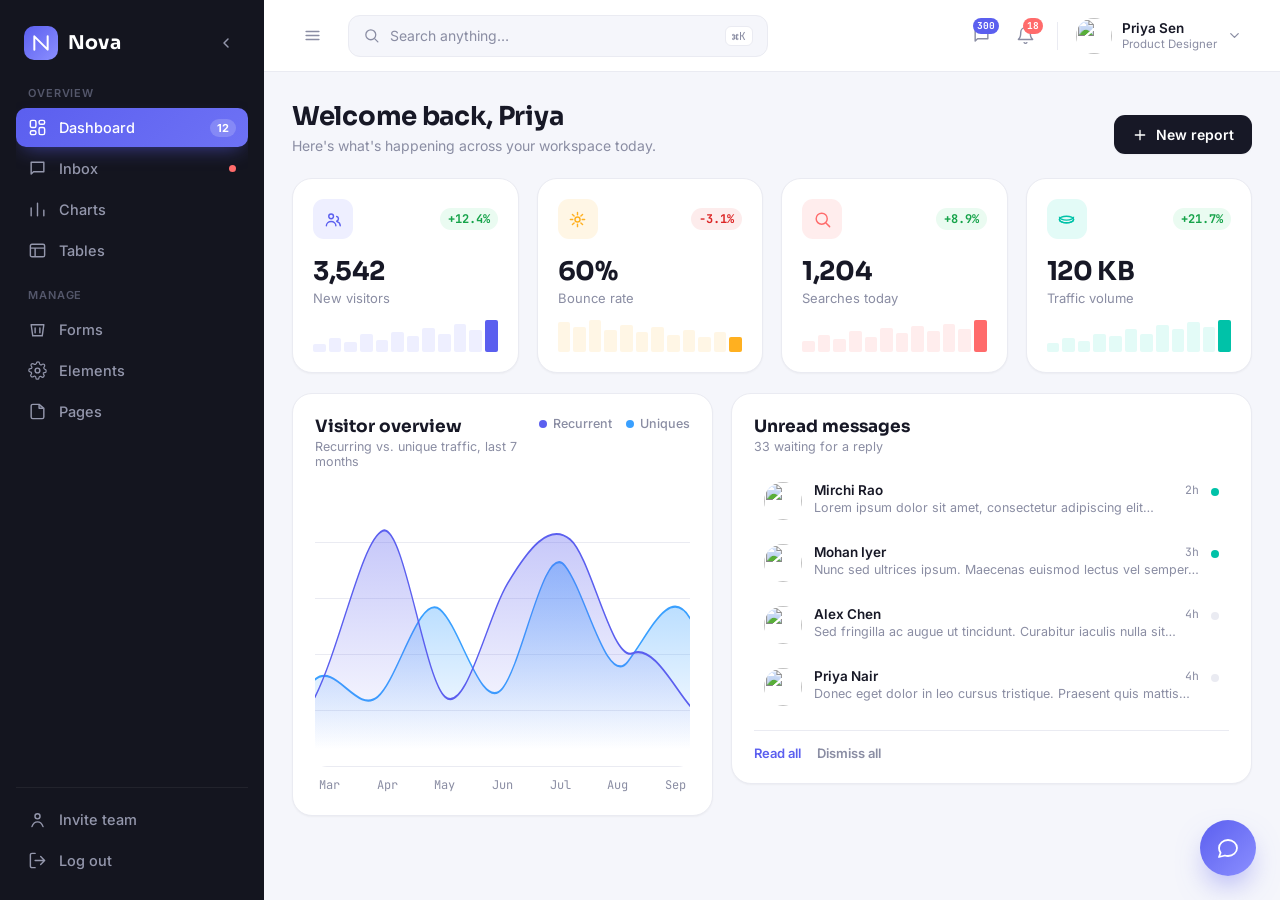
==== admin.html @ 4e7d735d "Admin Update" ====
<!DOCTYPE html>
<html lang="en">
<head>
<meta charset="UTF-8">
<meta name="viewport" content="width=device-width, initial-scale=1.0">
<title>Edges Hair Hub  — Dashboard</title>
<link rel="preconnect" href="https://fonts.googleapis.com">
<link rel="preconnect" href="https://fonts.gstatic.com" crossorigin>
<link href="https://fonts.googleapis.com/css2?family=Sora:wght@400;500;600;700;800&family=Inter:wght@400;500;600&family=JetBrains+Mono:wght@500;600&display=swap" rel="stylesheet">
<link rel="stylesheet" href="admin.css">
</head>
<body>

<div class="app">

  <!-- SIDEBAR -->
  <aside class="sidebar" id="sidebar">
    <div class="brand">
      <span class="brand-mark">
        <svg width="20" height="20" viewBox="0 0 24 24" fill="none"><path d="M4 20V4l16 16V4" stroke="currentColor" stroke-width="2.4" stroke-linecap="round" stroke-linejoin="round"/></svg>
      </span>
      <span class="brand-name">Nova</span>
      <button class="sidebar-toggle" id="sidebarToggle" aria-label="Collapse sidebar">
        <svg width="16" height="16" viewBox="0 0 24 24" fill="none"><path d="M15 6l-6 6 6 6" stroke="currentColor" stroke-width="2.2" stroke-linecap="round" stroke-linejoin="round"/></svg>
      </button>
    </div>

    <nav class="nav">
      <div class="nav-group-label">Overview</div>
      <a class="nav-item active" href="#">
        <svg viewBox="0 0 24 24" fill="none"><rect x="3" y="3" width="7" height="9" rx="2" stroke="currentColor" stroke-width="1.8"/><rect x="14" y="3" width="7" height="5" rx="2" stroke="currentColor" stroke-width="1.8"/><rect x="14" y="12" width="7" height="9" rx="2" stroke="currentColor" stroke-width="1.8"/><rect x="3" y="16" width="7" height="5" rx="2" stroke="currentColor" stroke-width="1.8"/></svg>
        <span>Dashboard</span>
        <span class="nav-badge">12</span>
      </a>
      <a class="nav-item" href="#">
        <svg viewBox="0 0 24 24" fill="none"><path d="M4 4h16v12H7l-3 3V4z" stroke="currentColor" stroke-width="1.8" stroke-linejoin="round"/></svg>
        <span>Inbox</span>
        <span class="nav-dot"></span>
      </a>
      <a class="nav-item" href="#">
        <svg viewBox="0 0 24 24" fill="none"><path d="M4 20V10M12 20V4M20 20v-7" stroke="currentColor" stroke-width="1.8" stroke-linecap="round"/></svg>
        <span>Charts</span>
      </a>
      <a class="nav-item" href="#">
        <svg viewBox="0 0 24 24" fill="none"><rect x="3" y="4" width="18" height="16" rx="2" stroke="currentColor" stroke-width="1.8"/><path d="M3 9h18M9 9v11" stroke="currentColor" stroke-width="1.8"/></svg>
        <span>Tables</span>
      </a>

      <div class="nav-group-label">Manage</div>
      <a class="nav-item" href="#">
        <svg viewBox="0 0 24 24" fill="none"><path d="M4 6h16M4 6l2 14h12l2-14M9 10v6M15 10v6" stroke="currentColor" stroke-width="1.8" stroke-linecap="round"/></svg>
        <span>Forms</span>
      </a>
      <a class="nav-item" href="#">
        <svg viewBox="0 0 24 24" fill="none"><circle cx="12" cy="12" r="3" stroke="currentColor" stroke-width="1.8"/><path d="M19.4 15a1.7 1.7 0 00.3 1.9l.1.1a2 2 0 11-2.9 2.9l-.1-.1a1.7 1.7 0 00-1.9-.3 1.7 1.7 0 00-1 1.6V21a2 2 0 11-4 0v-.2a1.7 1.7 0 00-1-1.6 1.7 1.7 0 00-1.9.3l-.1.1a2 2 0 11-2.9-2.9l.1-.1a1.7 1.7 0 00.3-1.9 1.7 1.7 0 00-1.6-1H3a2 2 0 110-4h.2a1.7 1.7 0 001.6-1 1.7 1.7 0 00-.3-1.9l-.1-.1a2 2 0 112.9-2.9l.1.1a1.7 1.7 0 001.9.3H9.6a1.7 1.7 0 001-1.6V3a2 2 0 114 0v.2a1.7 1.7 0 001 1.6 1.7 1.7 0 001.9-.3l.1-.1a2 2 0 112.9 2.9l-.1.1a1.7 1.7 0 00-.3 1.9V9.6a1.7 1.7 0 001.6 1H21a2 2 0 110 4h-.2a1.7 1.7 0 00-1.6 1z" stroke="currentColor" stroke-width="1.5"/></svg>
        <span>Elements</span>
      </a>
      <a class="nav-item" href="#">
        <svg viewBox="0 0 24 24" fill="none"><path d="M14 3H6a2 2 0 00-2 2v14a2 2 0 002 2h12a2 2 0 002-2V8l-6-5z" stroke="currentColor" stroke-width="1.8" stroke-linejoin="round"/><path d="M14 3v5h5" stroke="currentColor" stroke-width="1.8" stroke-linejoin="round"/></svg>
        <span>Pages</span>
      </a>
    </nav>

    <div class="sidebar-footer">
      <a class="nav-item" href="#">
        <svg viewBox="0 0 24 24" fill="none"><circle cx="12" cy="8" r="3.2" stroke="currentColor" stroke-width="1.8"/><path d="M5 21c1.4-4 4.2-6 7-6s5.6 2 7 6" stroke="currentColor" stroke-width="1.8" stroke-linecap="round"/></svg>
        <span>Invite team</span>
      </a>
      <a class="nav-item" href="#">
        <svg viewBox="0 0 24 24" fill="none"><path d="M9 21H5a2 2 0 01-2-2V5a2 2 0 012-2h4M16 17l5-5-5-5M21 12H9" stroke="currentColor" stroke-width="1.8" stroke-linecap="round" stroke-linejoin="round"/></svg>
        <span>Log out</span>
      </a>
    </div>
  </aside>

  <!-- MAIN -->
  <div class="main">

    <!-- TOPBAR -->
    <header class="topbar">
      <button class="icon-btn mobile-only" id="mobileMenuBtn" aria-label="Open menu">
        <svg viewBox="0 0 24 24" fill="none"><path d="M4 7h16M4 12h16M4 17h16" stroke="currentColor" stroke-width="2" stroke-linecap="round"/></svg>
      </button>

      <div class="search">
        <svg viewBox="0 0 24 24" fill="none"><circle cx="11" cy="11" r="7" stroke="currentColor" stroke-width="1.8"/><path d="M21 21l-4.3-4.3" stroke="currentColor" stroke-width="1.8" stroke-linecap="round"/></svg>
        <input type="text" placeholder="Search anything…" aria-label="Search">
        <span class="kbd">⌘K</span>
      </div>

      <div class="topbar-actions">
        <button class="icon-btn" aria-label="Messages">
          <svg viewBox="0 0 24 24" fill="none"><path d="M4 4h16v12H7l-3 3V4z" stroke="currentColor" stroke-width="1.8" stroke-linejoin="round"/></svg>
          <span class="pip">300</span>
        </button>
        <button class="icon-btn" aria-label="Notifications">
          <svg viewBox="0 0 24 24" fill="none"><path d="M18 8a6 6 0 10-12 0c0 7-3 9-3 9h18s-3-2-3-9" stroke="currentColor" stroke-width="1.8" stroke-linecap="round" stroke-linejoin="round"/><path d="M13.7 21a2 2 0 01-3.4 0" stroke="currentColor" stroke-width="1.8" stroke-linecap="round"/></svg>
          <span class="pip pip-accent">18</span>
        </button>
        <div class="divider-v"></div>
        <div class="user-chip">
          <img src="https://ui-avatars.com/api/?name=Priya+Sen&background=5B5FEF&color=fff&bold=true&size=64" alt="">
          <div class="user-chip-text">
            <span class="user-name">Priya Sen</span>
            <span class="user-role">Product Designer</span>
          </div>
          <svg viewBox="0 0 24 24" fill="none"><path d="M6 9l6 6 6-6" stroke="currentColor" stroke-width="2" stroke-linecap="round" stroke-linejoin="round"/></svg>
        </div>
      </div>
    </header>

    <!-- CONTENT -->
    <div class="content">

      <div class="page-head">
        <div>
          <h1>Welcome back, Priya</h1>
          <p>Here's what's happening across your workspace today.</p>
        </div>
        <button class="btn-primary">
          <svg viewBox="0 0 24 24" fill="none"><path d="M12 5v14M5 12h14" stroke="currentColor" stroke-width="2" stroke-linecap="round"/></svg>
          New report
        </button>
      </div>

      <!-- STAT CARDS -->
      <section class="stat-grid">

        <article class="stat-card">
          <div class="stat-top">
            <span class="stat-icon icon-indigo">
              <svg viewBox="0 0 24 24" fill="none"><circle cx="9" cy="8" r="3" stroke="currentColor" stroke-width="1.8"/><path d="M3 20c0-3.3 2.7-5.5 6-5.5s6 2.2 6 5.5" stroke="currentColor" stroke-width="1.8" stroke-linecap="round"/><path d="M16 8.2a3 3 0 010 5.8M20.5 20c0-2.6-1.8-4.6-4-5.3" stroke="currentColor" stroke-width="1.8" stroke-linecap="round"/></svg>
            </span>
            <span class="stat-trend up">+12.4%</span>
          </div>
          <span class="stat-value">3,542</span>
          <span class="stat-label">New visitors</span>
          <div class="spark" data-values="4,7,5,9,6,10,8,12,9,14,11,16"></div>
        </article>

        <article class="stat-card">
          <div class="stat-top">
            <span class="stat-icon icon-amber">
              <svg viewBox="0 0 24 24" fill="none"><path d="M12 3v3M12 18v3M3 12h3M18 12h3M5.6 5.6l2.1 2.1M16.3 16.3l2.1 2.1M18.4 5.6l-2.1 2.1M7.7 16.3l-2.1 2.1" stroke="currentColor" stroke-width="1.8" stroke-linecap="round"/><circle cx="12" cy="12" r="3.2" stroke="currentColor" stroke-width="1.8"/></svg>
            </span>
            <span class="stat-trend down">−3.1%</span>
          </div>
          <span class="stat-value">60%</span>
          <span class="stat-label">Bounce rate</span>
          <div class="spark" data-values="12,10,13,9,11,8,10,7,9,6,8,6"></div>
        </article>

        <article class="stat-card">
          <div class="stat-top">
            <span class="stat-icon icon-coral">
              <svg viewBox="0 0 24 24" fill="none"><circle cx="11" cy="11" r="7" stroke="currentColor" stroke-width="1.8"/><path d="M21 21l-4.3-4.3" stroke="currentColor" stroke-width="1.8" stroke-linecap="round"/></svg>
            </span>
            <span class="stat-trend up">+8.9%</span>
          </div>
          <span class="stat-value">1,204</span>
          <span class="stat-label">Searches today</span>
          <div class="spark" data-values="6,9,7,11,8,13,10,14,11,15,12,17"></div>
        </article>

        <article class="stat-card">
          <div class="stat-top">
            <span class="stat-icon icon-teal">
              <svg viewBox="0 0 24 24" fill="none"><ellipse cx="12" cy="12" rx="9" ry="4.2" stroke="currentColor" stroke-width="1.8"/><path d="M3 12c0 2.3 4 4.2 9 4.2s9-1.9 9-4.2M3 8.6c0 2.3 4 4.2 9 4.2s9-1.9 9-4.2" stroke="currentColor" stroke-width="1.8"/></svg>
            </span>
            <span class="stat-trend up">+21.7%</span>
          </div>
          <span class="stat-value">120 KB</span>
          <span class="stat-label">Traffic volume</span>
          <div class="spark" data-values="5,8,6,10,9,13,10,15,13,17,14,18"></div>
        </article>

      </section>

      <!-- CHART + PANEL -->
      <section class="grid-2col">

        <article class="panel chart-panel">
          <div class="panel-head">
            <div>
              <h2>Visitor overview</h2>
              <p>Recurring vs. unique traffic, last 7 months</p>
            </div>
            <div class="legend">
              <span class="legend-item"><i class="dot dot-primary"></i>Recurrent</span>
              <span class="legend-item"><i class="dot dot-sky"></i>Uniques</span>
            </div>
          </div>

          <div class="chart-wrap">
            <svg viewBox="0 0 720 320" class="area-chart" id="areaChart" preserveAspectRatio="none">
              <defs>
                <linearGradient id="gradPrimary" x1="0" y1="0" x2="0" y2="1">
                  <stop offset="0%" stop-color="#5B5FEF" stop-opacity="0.35"/>
                  <stop offset="100%" stop-color="#5B5FEF" stop-opacity="0"/>
                </linearGradient>
                <linearGradient id="gradSky" x1="0" y1="0" x2="0" y2="1">
                  <stop offset="0%" stop-color="#3AA0FF" stop-opacity="0.45"/>
                  <stop offset="100%" stop-color="#3AA0FF" stop-opacity="0"/>
                </linearGradient>
              </defs>

              <!-- gridlines drawn via CSS background on wrapper -->

              <path class="area-fill fill-sky" d="M0,300 L0,220 C40,200 80,260 120,240 C160,220 200,120 240,140 C280,160 320,260 360,230 C400,200 440,60 480,90 C520,120 560,230 600,200 C640,170 680,110 720,150 L720,300 Z"/>
              <path class="area-line line-sky" d="M0,220 C40,200 80,260 120,240 C160,220 200,120 240,140 C280,160 320,260 360,230 C400,200 440,60 480,90 C520,120 560,230 600,200 C640,170 680,110 720,150"/>

              <path class="area-fill fill-primary" d="M0,300 L0,240 C50,180 90,60 130,50 C170,40 210,220 250,240 C290,260 330,150 370,110 C410,70 450,40 490,60 C530,80 570,200 610,190 C650,180 690,230 720,250 L720,300 Z"/>
              <path class="area-line line-primary" d="M0,240 C50,180 90,60 130,50 C170,40 210,220 250,240 C290,260 330,150 370,110 C410,70 450,40 490,60 C530,80 570,200 610,190 C650,180 690,230 720,250"/>
            </svg>
            <div class="chart-x-axis">
              <span>Mar</span><span>Apr</span><span>May</span><span>Jun</span><span>Jul</span><span>Aug</span><span>Sep</span>
            </div>
          </div>
        </article>

        <aside class="panel messages-panel">
          <div class="panel-head">
            <div>
              <h2>Unread messages</h2>
              <p>33 waiting for a reply</p>
            </div>
          </div>

          <ul class="message-list">
            <li class="message-item">
              <img src="https://ui-avatars.com/api/?name=Mirchi+Rao&background=FF6B6B&color=fff&bold=true&size=64" alt="">
              <div class="message-body">
                <div class="message-top"><span class="message-name">Mirchi Rao</span><span class="message-time">2h</span></div>
                <p>Lorem ipsum dolor sit amet, consectetur adipiscing elit…</p>
              </div>
              <span class="status-dot online"></span>
            </li>
            <li class="message-item">
              <img src="https://ui-avatars.com/api/?name=Mohan+Iyer&background=3AA0FF&color=fff&bold=true&size=64" alt="">
              <div class="message-body">
                <div class="message-top"><span class="message-name">Mohan Iyer</span><span class="message-time">3h</span></div>
                <p>Nunc sed ultrices ipsum. Maecenas euismod lectus vel semper…</p>
              </div>
              <span class="status-dot online"></span>
            </li>
            <li class="message-item">
              <img src="https://ui-avatars.com/api/?name=Alex+Chen&background=FFB020&color=fff&bold=true&size=64" alt="">
              <div class="message-body">
                <div class="message-top"><span class="message-name">Alex Chen</span><span class="message-time">4h</span></div>
                <p>Sed fringilla ac augue ut tincidunt. Curabitur iaculis nulla sit…</p>
              </div>
              <span class="status-dot"></span>
            </li>
            <li class="message-item">
              <img src="https://ui-avatars.com/api/?name=Priya+Nair&background=00C2A8&color=fff&bold=true&size=64" alt="">
              <div class="message-body">
                <div class="message-top"><span class="message-name">Priya Nair</span><span class="message-time">4h</span></div>
                <p>Donec eget dolor in leo cursus tristique. Praesent quis mattis…</p>
              </div>
              <span class="status-dot"></span>
            </li>
          </ul>

          <div class="panel-actions">
            <button class="link-btn">Read all</button>
            <button class="link-btn muted">Dismiss all</button>
          </div>
        </aside>

      </section>

    </div>
  </div>
</div>

<!-- CHAT WIDGET -->
<div class="chat-widget" id="chatWidget">
  <button class="chat-bubble" id="chatToggle" aria-label="Open assistant">
    <svg viewBox="0 0 24 24" fill="none"><path d="M21 12c0 4.4-4 8-9 8-1.1 0-2.2-.2-3.1-.5L3 21l1.6-4.3A7.7 7.7 0 013 12c0-4.4 4-8 9-8s9 3.6 9 8z" stroke="currentColor" stroke-width="1.8" stroke-linejoin="round"/></svg>
  </button>
  <div class="chat-panel" id="chatPanel">
    <div class="chat-panel-head">
      <img src="https://ui-avatars.com/api/?name=Nova+Bot&background=14151F&color=fff&bold=true&size=64" alt="">
      <div>
        <span class="chat-name">Nova Assistant</span>
        <span class="chat-status">● Online</span>
      </div>
      <button class="icon-btn" id="chatClose" aria-label="Close">
        <svg viewBox="0 0 24 24" fill="none"><path d="M6 6l12 12M18 6L6 18" stroke="currentColor" stroke-width="2" stroke-linecap="round"/></svg>
      </button>
    </div>
    <div class="chat-panel-body">
      <div class="chat-msg bot">Hi! What can I do for you?</div>
    </div>
    <div class="chat-panel-input">
      <input type="text" placeholder="Type a message…">
      <button class="chat-send" aria-label="Send">
        <svg viewBox="0 0 24 24" fill="none"><path d="M22 2L11 13M22 2l-7 20-4-9-9-4 20-7z" stroke="currentColor" stroke-width="1.8" stroke-linejoin="round"/></svg>
      </button>
    </div>
  </div>
</div>

<script src="admin.js"></script>
</body>
</html>
---- admin.css ----
/* ============ TOKENS ============ */
:root{
  --bg:#F5F6FB;
  --surface:#FFFFFF;
  --sidebar:#14151F;
  --sidebar-hover:#1E2030;
  --sidebar-text:#9497AC;
  --text:#171826;
  --text-muted:#8A8DA3;
  --border:#EAEBF2;

  --primary:#5B5FEF;
  --primary-light:#EEEFFF;
  --teal:#00C2A8;
  --teal-light:#E3FBF7;
  --coral:#FF6B6B;
  --coral-light:#FFEDED;
  --amber:#FFB020;
  --amber-light:#FFF6E5;
  --sky:#3AA0FF;

  --radius-lg:20px;
  --radius-md:14px;
  --radius-sm:10px;
  --shadow-sm:0 1px 2px rgba(23,24,38,.04);
  --shadow-md:0 12px 28px -12px rgba(23,24,38,.12);
  --shadow-lg:0 24px 48px -16px rgba(23,24,38,.18);

  --font-display:'Sora',sans-serif;
  --font-body:'Inter',sans-serif;
  --font-mono:'JetBrains Mono',monospace;
}

*{box-sizing:border-box; margin:0; padding:0;}
html{scroll-behavior:smooth;}
body{
  font-family:var(--font-body);
  background:var(--bg);
  color:var(--text);
  -webkit-font-smoothing:antialiased;
}
a{text-decoration:none; color:inherit;}
button{font-family:inherit; border:none; background:none; cursor:pointer;}
input{font-family:inherit;}
ul{list-style:none;}
img{display:block;}

:focus-visible{outline:2px solid var(--primary); outline-offset:2px;}

/* ============ LAYOUT ============ */
.app{
  display:flex;
  min-height:100vh;
}

/* ============ SIDEBAR ============ */
.sidebar{
  width:264px;
  flex-shrink:0;
  background:var(--sidebar);
  color:var(--sidebar-text);
  display:flex;
  flex-direction:column;
  padding:20px 16px;
  position:sticky;
  top:0;
  height:100vh;
  transition:width .25s ease, padding .25s ease;
}
.brand{
  display:flex;
  align-items:center;
  gap:10px;
  padding:6px 8px 26px;
}
.brand-mark{
  width:34px; height:34px;
  border-radius:10px;
  background:linear-gradient(135deg, var(--primary), #8B8FFF);
  color:#fff;
  display:flex; align-items:center; justify-content:center;
  flex-shrink:0;
}
.brand-name{
  font-family:var(--font-display);
  font-weight:700;
  font-size:19px;
  color:#fff;
  letter-spacing:.2px;
}
.sidebar-toggle{
  margin-left:auto;
  color:var(--sidebar-text);
  width:28px; height:28px;
  display:flex; align-items:center; justify-content:center;
  border-radius:8px;
  transition:background .15s, color .15s;
}
.sidebar-toggle:hover{background:var(--sidebar-hover); color:#fff;}

.nav{display:flex; flex-direction:column; gap:2px; flex:1; overflow-y:auto;}
.nav-group-label{
  font-size:11px;
  font-weight:600;
  text-transform:uppercase;
  letter-spacing:.08em;
  color:#54576B;
  padding:16px 12px 6px;
}
.nav-group-label:first-child{padding-top:0;}

.nav-item{
  display:flex;
  align-items:center;
  gap:12px;
  padding:10px 12px;
  border-radius:10px;
  font-size:14.5px;
  font-weight:500;
  color:var(--sidebar-text);
  transition:background .15s, color .15s;
  position:relative;
}
.nav-item svg{width:19px; height:19px; flex-shrink:0;}
.nav-item:hover{background:var(--sidebar-hover); color:#fff;}
.nav-item.active{
  background:linear-gradient(135deg, var(--primary), #6E72F5);
  color:#fff;
  box-shadow:0 8px 20px -8px rgba(91,95,239,.6);
}
.nav-badge{
  margin-left:auto;
  background:rgba(255,255,255,.18);
  font-size:11px;
  font-weight:700;
  padding:2px 7px;
  border-radius:20px;
}
.nav-dot{
  margin-left:auto;
  width:7px; height:7px;
  border-radius:50%;
  background:var(--coral);
}
.sidebar-footer{
  border-top:1px solid rgba(255,255,255,.06);
  padding-top:12px;
  margin-top:12px;
  display:flex;
  flex-direction:column;
  gap:2px;
}

/* ============ MAIN ============ */
.main{
  flex:1;
  min-width:0;
  display:flex;
  flex-direction:column;
}

/* TOPBAR */
.topbar{
  height:72px;
  background:var(--surface);
  border-bottom:1px solid var(--border);
  display:flex;
  align-items:center;
  gap:16px;
  padding:0 28px;
  position:sticky;
  top:0;
  z-index:20;
}
.mobile-only{display:none;}
.icon-btn{
  width:40px; height:40px;
  border-radius:10px;
  display:flex; align-items:center; justify-content:center;
  color:var(--text-muted);
  position:relative;
  transition:background .15s, color .15s;
  flex-shrink:0;
}
.icon-btn svg{width:19px; height:19px;}
.icon-btn:hover{background:var(--bg); color:var(--text);}
.pip{
  position:absolute;
  top:2px; right:2px;
  min-width:16px; height:16px;
  padding:0 4px;
  border-radius:20px;
  background:var(--primary);
  color:#fff;
  font-size:9.5px;
  font-weight:700;
  display:flex; align-items:center; justify-content:center;
  font-family:var(--font-mono);
}
.pip-accent{background:var(--coral);}

.search{
  flex:1;
  max-width:420px;
  display:flex;
  align-items:center;
  gap:10px;
  background:var(--bg);
  border:1px solid var(--border);
  border-radius:12px;
  padding:0 14px;
  height:42px;
  color:var(--text-muted);
  transition:border-color .15s, box-shadow .15s;
}
.search:focus-within{border-color:var(--primary); box-shadow:0 0 0 4px var(--primary-light);}
.search svg{width:17px; height:17px; flex-shrink:0;}
.search input{
  flex:1;
  border:none; background:none; outline:none;
  font-size:14px;
  color:var(--text);
}
.search input::placeholder{color:var(--text-muted);}
.kbd{
  font-family:var(--font-mono);
  font-size:11px;
  color:var(--text-muted);
  background:var(--surface);
  border:1px solid var(--border);
  border-radius:6px;
  padding:2px 6px;
}

.topbar-actions{
  display:flex;
  align-items:center;
  gap:4px;
  margin-left:auto;
}
.divider-v{width:1px; height:28px; background:var(--border); margin:0 8px;}
.user-chip{
  display:flex;
  align-items:center;
  gap:10px;
  padding:6px 10px 6px 6px;
  border-radius:12px;
  cursor:pointer;
  transition:background .15s;
}
.user-chip:hover{background:var(--bg);}
.user-chip img{width:36px; height:36px; border-radius:50%;}
.user-chip-text{display:flex; flex-direction:column; line-height:1.25;}
.user-name{font-size:13.5px; font-weight:600;}
.user-role{font-size:11.5px; color:var(--text-muted);}
.user-chip svg{width:15px; height:15px; color:var(--text-muted);}

/* CONTENT */
.content{
  padding:28px;
  max-width:1360px;
  width:100%;
  margin:0 auto;
}

.page-head{
  display:flex;
  align-items:flex-end;
  justify-content:space-between;
  gap:16px;
  margin-bottom:24px;
}
.page-head h1{
  font-family:var(--font-display);
  font-size:26px;
  font-weight:700;
  letter-spacing:-.3px;
}
.page-head p{
  color:var(--text-muted);
  font-size:14px;
  margin-top:4px;
}
.btn-primary{
  display:flex;
  align-items:center;
  gap:8px;
  background:var(--text);
  color:#fff;
  font-size:14px;
  font-weight:600;
  padding:11px 18px;
  border-radius:11px;
  transition:transform .15s, box-shadow .15s;
  box-shadow:var(--shadow-sm);
  flex-shrink:0;
}
.btn-primary svg{width:16px; height:16px;}
.btn-primary:hover{transform:translateY(-1px); box-shadow:var(--shadow-md);}

/* STAT GRID */
.stat-grid{
  display:grid;
  grid-template-columns:repeat(4, 1fr);
  gap:18px;
  margin-bottom:20px;
}
.stat-card{
  background:var(--surface);
  border:1px solid var(--border);
  border-radius:var(--radius-lg);
  padding:20px;
  box-shadow:var(--shadow-sm);
  transition:transform .18s ease, box-shadow .18s ease;
}
.stat-card:hover{transform:translateY(-3px); box-shadow:var(--shadow-md);}
.stat-top{
  display:flex;
  align-items:center;
  justify-content:space-between;
  margin-bottom:16px;
}
.stat-icon{
  width:40px; height:40px;
  border-radius:11px;
  display:flex; align-items:center; justify-content:center;
}
.stat-icon svg{width:19px; height:19px;}
.icon-indigo{background:var(--primary-light); color:var(--primary);}
.icon-amber{background:var(--amber-light); color:var(--amber);}
.icon-coral{background:var(--coral-light); color:var(--coral);}
.icon-teal{background:var(--teal-light); color:var(--teal);}

.stat-trend{
  font-size:12px;
  font-weight:700;
  font-family:var(--font-mono);
  padding:3px 8px;
  border-radius:20px;
}
.stat-trend.up{color:#16A34A; background:#EAFBF1;}
.stat-trend.down{color:#DC2626; background:#FDECEC;}

.stat-value{
  display:block;
  font-family:var(--font-display);
  font-size:26px;
  font-weight:700;
  letter-spacing:-.3px;
}
.stat-label{
  display:block;
  font-size:13px;
  color:var(--text-muted);
  margin-top:2px;
  margin-bottom:14px;
}
.spark{
  height:32px;
  display:flex;
  align-items:flex-end;
  gap:3px;
}
.spark span{
  flex:1;
  background:var(--primary-light);
  border-radius:2px;
  transform-origin:bottom;
  animation:growBar .6s ease both;
}
.stat-card:nth-child(1) .spark span{background:var(--primary-light);}
.stat-card:nth-child(2) .spark span{background:var(--amber-light);}
.stat-card:nth-child(3) .spark span{background:var(--coral-light);}
.stat-card:nth-child(4) .spark span{background:var(--teal-light);}
.stat-card:nth-child(1) .spark span:last-child{background:var(--primary);}
.stat-card:nth-child(2) .spark span:last-child{background:var(--amber);}
.stat-card:nth-child(3) .spark span:last-child{background:var(--coral);}
.stat-card:nth-child(4) .spark span:last-child{background:var(--teal);}

@keyframes growBar{
  from{transform:scaleY(0);}
  to{transform:scaleY(1);}
}

/* 2-COL GRID */
.grid-2col{
  display:grid;
  grid-template-columns:1.65fr 1fr;
  gap:18px;
  align-items:start;
}

.panel{
  background:var(--surface);
  border:1px solid var(--border);
  border-radius:var(--radius-lg);
  box-shadow:var(--shadow-sm);
  padding:22px;
}
.panel-head{
  display:flex;
  align-items:flex-start;
  justify-content:space-between;
  gap:12px;
  margin-bottom:18px;
}
.panel-head h2{
  font-family:var(--font-display);
  font-size:17px;
  font-weight:700;
}
.panel-head p{
  font-size:12.5px;
  color:var(--text-muted);
  margin-top:2px;
}

.legend{display:flex; gap:14px;}
.legend-item{
  display:flex; align-items:center; gap:6px;
  font-size:12.5px; color:var(--text-muted); font-weight:500;
}
.dot{width:8px; height:8px; border-radius:50%; display:inline-block;}
.dot-primary{background:var(--primary);}
.dot-sky{background:var(--sky);}

/* CHART */
.chart-wrap{position:relative;}
.area-chart{
  width:100%;
  height:280px;
  display:block;
  background-image:
    repeating-linear-gradient(to top, var(--border) 0, var(--border) 1px, transparent 1px, transparent 20%);
  border-radius:12px;
}
.fill-sky{fill:url(#gradSky);}
.fill-primary{fill:url(#gradPrimary);}
.line-sky{fill:none; stroke:var(--sky); stroke-width:2.5; stroke-linecap:round; stroke-linejoin:round;}
.line-primary{fill:none; stroke:var(--primary); stroke-width:2.5; stroke-linecap:round; stroke-linejoin:round;}
.area-fill{opacity:0; animation:fadeIn .8s ease .1s forwards;}
.area-line{
  stroke-dasharray:1400;
  stroke-dashoffset:1400;
  animation:drawLine 1.6s ease forwards;
}
@keyframes drawLine{to{stroke-dashoffset:0;}}
@keyframes fadeIn{to{opacity:1;}}

.chart-x-axis{
  display:flex;
  justify-content:space-between;
  padding:10px 4px 0;
  font-size:12px;
  color:var(--text-muted);
  font-family:var(--font-mono);
}

/* MESSAGES PANEL */
.message-list{display:flex; flex-direction:column; gap:4px;}
.message-item{
  display:flex;
  align-items:flex-start;
  gap:12px;
  padding:10px;
  border-radius:12px;
  transition:background .15s;
  position:relative;
  cursor:pointer;
}
.message-item:hover{background:var(--bg);}
.message-item img{width:38px; height:38px; border-radius:50%; flex-shrink:0;}
.message-body{flex:1; min-width:0;}
.message-top{
  display:flex;
  justify-content:space-between;
  gap:8px;
  margin-bottom:2px;
}
.message-name{font-size:13.5px; font-weight:600;}
.message-time{font-size:11.5px; color:var(--text-muted); font-family:var(--font-mono); flex-shrink:0;}
.message-body p{
  font-size:12.5px;
  color:var(--text-muted);
  overflow:hidden;
  text-overflow:ellipsis;
  white-space:nowrap;
}
.status-dot{
  width:8px; height:8px;
  border-radius:50%;
  background:var(--border);
  margin-top:6px;
  flex-shrink:0;
}
.status-dot.online{background:var(--teal);}

.panel-actions{
  display:flex;
  gap:16px;
  margin-top:14px;
  padding-top:14px;
  border-top:1px solid var(--border);
}
.link-btn{
  font-size:13px;
  font-weight:600;
  color:var(--primary);
}
.link-btn.muted{color:var(--text-muted);}
.link-btn:hover{text-decoration:underline;}

/* ============ CHAT WIDGET ============ */
.chat-widget{
  position:fixed;
  bottom:24px;
  right:24px;
  z-index:50;
}
.chat-bubble{
  width:56px; height:56px;
  border-radius:50%;
  background:linear-gradient(135deg, var(--primary), #8B8FFF);
  color:#fff;
  display:flex; align-items:center; justify-content:center;
  box-shadow:0 14px 30px -8px rgba(91,95,239,.55);
  transition:transform .18s ease;
}
.chat-bubble svg{width:24px; height:24px;}
.chat-bubble:hover{transform:scale(1.06);}

.chat-panel{
  position:absolute;
  bottom:70px;
  right:0;
  width:320px;
  background:var(--surface);
  border:1px solid var(--border);
  border-radius:18px;
  box-shadow:var(--shadow-lg);
  overflow:hidden;
  display:flex;
  flex-direction:column;
  opacity:0;
  transform:translateY(12px) scale(.98);
  pointer-events:none;
  transition:opacity .18s ease, transform .18s ease;
}
.chat-panel.open{
  opacity:1;
  transform:translateY(0) scale(1);
  pointer-events:auto;
}
.chat-panel-head{
  display:flex;
  align-items:center;
  gap:10px;
  padding:14px 16px;
  background:var(--sidebar);
  color:#fff;
}
.chat-panel-head img{width:34px; height:34px; border-radius:50%;}
.chat-panel-head div{display:flex; flex-direction:column; line-height:1.3;}
.chat-name{font-size:13.5px; font-weight:600;}
.chat-status{font-size:11px; color:var(--teal);}
.chat-panel-head .icon-btn{margin-left:auto; color:#fff;}
.chat-panel-head .icon-btn:hover{background:rgba(255,255,255,.1);}

.chat-panel-body{
  padding:16px;
  min-height:140px;
  max-height:220px;
  overflow-y:auto;
  display:flex;
  flex-direction:column;
  gap:8px;
}
.chat-msg{
  max-width:80%;
  font-size:13px;
  padding:9px 12px;
  border-radius:12px;
  line-height:1.4;
}
.chat-msg.bot{
  background:var(--bg);
  border-bottom-left-radius:4px;
  align-self:flex-start;
}
.chat-msg.user{
  background:var(--primary);
  color:#fff;
  border-bottom-right-radius:4px;
  align-self:flex-end;
}
.chat-panel-input{
  display:flex;
  align-items:center;
  gap:8px;
  padding:10px 12px;
  border-top:1px solid var(--border);
}
.chat-panel-input input{
  flex:1;
  border:none; outline:none;
  font-size:13px;
  background:none;
}
.chat-send{
  width:32px; height:32px;
  border-radius:9px;
  background:var(--primary);
  color:#fff;
  display:flex; align-items:center; justify-content:center;
  flex-shrink:0;
  transition:transform .15s;
}
.chat-send svg{width:14px; height:14px;}
.chat-send:hover{transform:scale(1.06);}

/* ============ RESPONSIVE ============ */
@media (max-width:1180px){
  .grid-2col{grid-template-columns:1fr;}
  .stat-grid{grid-template-columns:repeat(2, 1fr);}
}

@media (max-width:900px){
  .sidebar{
    position:fixed;
    left:0; top:0;
    z-index:60;
    transform:translateX(-100%);
    box-shadow:var(--shadow-lg);
  }
  .sidebar.open{transform:translateX(0);}
  .mobile-only{display:flex;}
  .user-chip-text{display:none;}
  .search{max-width:none;}
}

@media (max-width:640px){
  .stat-grid{grid-template-columns:1fr;}
  .content{padding:18px;}
  .topbar{padding:0 16px;}
  .page-head{flex-direction:column; align-items:flex-start;}
}

@media (prefers-reduced-motion: reduce){
  *{animation-duration:.001s !important; transition-duration:.001s !important;}
}
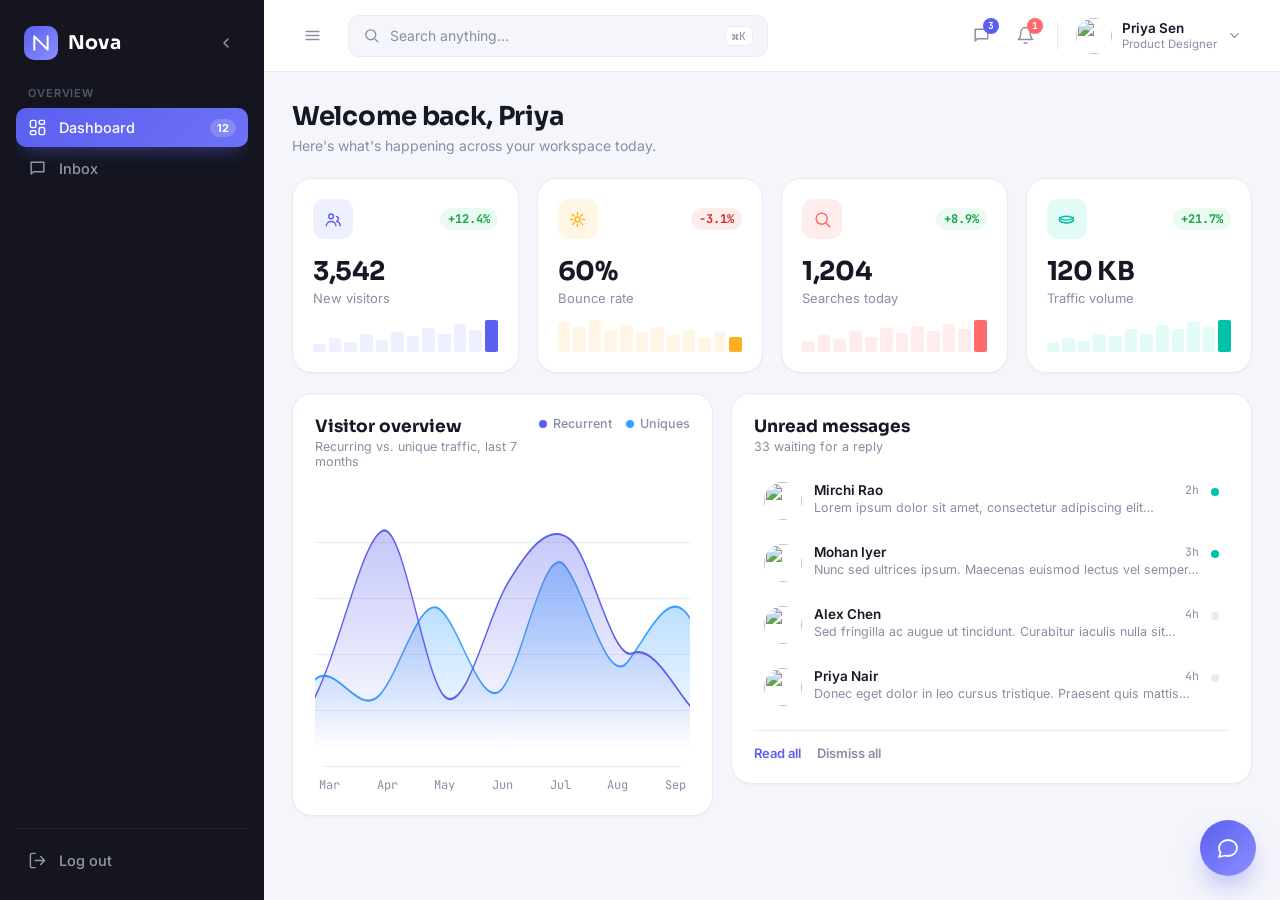
==== commit e8b2acb2: "Merge pull request #1 from muhammedkolade298-lgtm/devraq Devraq" ====
--- a/admin.html
+++ b/admin.html
@@ -8,6 +8,7 @@
 <link rel="preconnect" href="https://fonts.gstatic.com" crossorigin>
 <link href="https://fonts.googleapis.com/css2?family=Sora:wght@400;500;600;700;800&family=Inter:wght@400;500;600&family=JetBrains+Mono:wght@500;600&display=swap" rel="stylesheet">
 <link rel="stylesheet" href="admin.css">
+
 </head>
 <body>
 
@@ -27,46 +28,20 @@
 
     <nav class="nav">
       <div class="nav-group-label">Overview</div>
-      <a class="nav-item active" href="#">
+      <a class="nav-item active" href="#" data-page="dashboardPage">
         <svg viewBox="0 0 24 24" fill="none"><rect x="3" y="3" width="7" height="9" rx="2" stroke="currentColor" stroke-width="1.8"/><rect x="14" y="3" width="7" height="5" rx="2" stroke="currentColor" stroke-width="1.8"/><rect x="14" y="12" width="7" height="9" rx="2" stroke="currentColor" stroke-width="1.8"/><rect x="3" y="16" width="7" height="5" rx="2" stroke="currentColor" stroke-width="1.8"/></svg>
         <span>Dashboard</span>
         <span class="nav-badge">12</span>
       </a>
-      <a class="nav-item" href="#">
+      <a class="nav-item" href="#inboxPage" data-page="inboxPage">
         <svg viewBox="0 0 24 24" fill="none"><path d="M4 4h16v12H7l-3 3V4z" stroke="currentColor" stroke-width="1.8" stroke-linejoin="round"/></svg>
         <span>Inbox</span>
         <span class="nav-dot"></span>
       </a>
-      <a class="nav-item" href="#">
-        <svg viewBox="0 0 24 24" fill="none"><path d="M4 20V10M12 20V4M20 20v-7" stroke="currentColor" stroke-width="1.8" stroke-linecap="round"/></svg>
-        <span>Charts</span>
-      </a>
-      <a class="nav-item" href="#">
-        <svg viewBox="0 0 24 24" fill="none"><rect x="3" y="4" width="18" height="16" rx="2" stroke="currentColor" stroke-width="1.8"/><path d="M3 9h18M9 9v11" stroke="currentColor" stroke-width="1.8"/></svg>
-        <span>Tables</span>
-      </a>
-
-      <div class="nav-group-label">Manage</div>
-      <a class="nav-item" href="#">
-        <svg viewBox="0 0 24 24" fill="none"><path d="M4 6h16M4 6l2 14h12l2-14M9 10v6M15 10v6" stroke="currentColor" stroke-width="1.8" stroke-linecap="round"/></svg>
-        <span>Forms</span>
-      </a>
-      <a class="nav-item" href="#">
-        <svg viewBox="0 0 24 24" fill="none"><circle cx="12" cy="12" r="3" stroke="currentColor" stroke-width="1.8"/><path d="M19.4 15a1.7 1.7 0 00.3 1.9l.1.1a2 2 0 11-2.9 2.9l-.1-.1a1.7 1.7 0 00-1.9-.3 1.7 1.7 0 00-1 1.6V21a2 2 0 11-4 0v-.2a1.7 1.7 0 00-1-1.6 1.7 1.7 0 00-1.9.3l-.1.1a2 2 0 11-2.9-2.9l.1-.1a1.7 1.7 0 00.3-1.9 1.7 1.7 0 00-1.6-1H3a2 2 0 110-4h.2a1.7 1.7 0 001.6-1 1.7 1.7 0 00-.3-1.9l-.1-.1a2 2 0 112.9-2.9l.1.1a1.7 1.7 0 001.9.3H9.6a1.7 1.7 0 001-1.6V3a2 2 0 114 0v.2a1.7 1.7 0 001 1.6 1.7 1.7 0 001.9-.3l.1-.1a2 2 0 112.9 2.9l-.1.1a1.7 1.7 0 00-.3 1.9V9.6a1.7 1.7 0 001.6 1H21a2 2 0 110 4h-.2a1.7 1.7 0 00-1.6 1z" stroke="currentColor" stroke-width="1.5"/></svg>
-        <span>Elements</span>
-      </a>
-      <a class="nav-item" href="#">
-        <svg viewBox="0 0 24 24" fill="none"><path d="M14 3H6a2 2 0 00-2 2v14a2 2 0 002 2h12a2 2 0 002-2V8l-6-5z" stroke="currentColor" stroke-width="1.8" stroke-linejoin="round"/><path d="M14 3v5h5" stroke="currentColor" stroke-width="1.8" stroke-linejoin="round"/></svg>
-        <span>Pages</span>
-      </a>
     </nav>
 
     <div class="sidebar-footer">
-      <a class="nav-item" href="#">
-        <svg viewBox="0 0 24 24" fill="none"><circle cx="12" cy="8" r="3.2" stroke="currentColor" stroke-width="1.8"/><path d="M5 21c1.4-4 4.2-6 7-6s5.6 2 7 6" stroke="currentColor" stroke-width="1.8" stroke-linecap="round"/></svg>
-        <span>Invite team</span>
-      </a>
-      <a class="nav-item" href="#">
+      <a class="nav-item" href="#" id="sidebarLogoutBtn">
         <svg viewBox="0 0 24 24" fill="none"><path d="M9 21H5a2 2 0 01-2-2V5a2 2 0 012-2h4M16 17l5-5-5-5M21 12H9" stroke="currentColor" stroke-width="1.8" stroke-linecap="round" stroke-linejoin="round"/></svg>
         <span>Log out</span>
       </a>
@@ -84,21 +59,21 @@
 
       <div class="search">
         <svg viewBox="0 0 24 24" fill="none"><circle cx="11" cy="11" r="7" stroke="currentColor" stroke-width="1.8"/><path d="M21 21l-4.3-4.3" stroke="currentColor" stroke-width="1.8" stroke-linecap="round"/></svg>
-        <input type="text" placeholder="Search anything…" aria-label="Search">
+        <input id="topbarSearch" type="text" placeholder="Search anything…" aria-label="Search">
         <span class="kbd">⌘K</span>
       </div>
 
       <div class="topbar-actions">
-        <button class="icon-btn" aria-label="Messages">
+        <button class="icon-btn" id="messagesBtn" aria-label="Messages">
           <svg viewBox="0 0 24 24" fill="none"><path d="M4 4h16v12H7l-3 3V4z" stroke="currentColor" stroke-width="1.8" stroke-linejoin="round"/></svg>
-          <span class="pip">300</span>
+          <span class="pip">3</span>
         </button>
-        <button class="icon-btn" aria-label="Notifications">
+        <button class="icon-btn" id="notificationsBtn" aria-label="Notifications">
           <svg viewBox="0 0 24 24" fill="none"><path d="M18 8a6 6 0 10-12 0c0 7-3 9-3 9h18s-3-2-3-9" stroke="currentColor" stroke-width="1.8" stroke-linecap="round" stroke-linejoin="round"/><path d="M13.7 21a2 2 0 01-3.4 0" stroke="currentColor" stroke-width="1.8" stroke-linecap="round"/></svg>
-          <span class="pip pip-accent">18</span>
+          <span class="pip pip-accent">1</span>
         </button>
         <div class="divider-v"></div>
-        <div class="user-chip">
+        <div class="user-chip" id="userChip" aria-haspopup="true" aria-expanded="false">
           <img src="https://ui-avatars.com/api/?name=Priya+Sen&background=5B5FEF&color=fff&bold=true&size=64" alt="">
           <div class="user-chip-text">
             <span class="user-name">Priya Sen</span>
@@ -106,25 +81,26 @@
           </div>
           <svg viewBox="0 0 24 24" fill="none"><path d="M6 9l6 6 6-6" stroke="currentColor" stroke-width="2" stroke-linecap="round" stroke-linejoin="round"/></svg>
         </div>
+        <div class="user-menu" id="userMenu" aria-label="User menu">
+          <a href="#" data-page="profilePage">View profile</a>
+          <a href="#" data-page="settingsPage">Settings</a>
+          <button type="button" id="logoutBtn">Log out</button>
+        </div>
       </div>
     </header>
 
     <!-- CONTENT -->
     <div class="content">
-
-      <div class="page-head">
-        <div>
-          <h1>Welcome back, Priya</h1>
-          <p>Here's what's happening across your workspace today.</p>
-        </div>
-        <button class="btn-primary">
-          <svg viewBox="0 0 24 24" fill="none"><path d="M12 5v14M5 12h14" stroke="currentColor" stroke-width="2" stroke-linecap="round"/></svg>
-          New report
-        </button>
-      </div>
-
-      <!-- STAT CARDS -->
-      <section class="stat-grid">
+      <div id="dashboardPage" class="page-page">
+        <div class="page-head">
+          <div>
+            <h1>Welcome back, Priya</h1>
+            <p>Here's what's happening across your workspace today.</p>
+          </div>
+        </div>
+
+        <!-- STAT CARDS -->
+        <section class="stat-grid">
 
         <article class="stat-card">
           <div class="stat-top">
@@ -268,7 +244,99 @@
         </aside>
 
       </section>
-
+    </div>
+
+      <section id="inboxPage" class="page-page hidden">
+        <div class="page-head">
+          <div>
+            <h1>Inbox</h1>
+            <p>Review appointment requests submitted by clients.</p>
+          </div>
+        </div>
+
+        <div class="panel inbox-panel">
+          <div class="panel-head">
+            <div>
+              <h2>Appointment requests</h2>
+              <p id="inboxCount">Loading requests…</p>
+            </div>
+          </div>
+          <div id="inboxList" class="inbox-list">
+            <div class="inbox-empty">No appointment requests yet.</div>
+          </div>
+          <div class="panel-actions">
+            <button type="button" class="link-btn" id="inboxMarkAllRead">Mark all read</button>
+            <button type="button" class="link-btn muted" id="inboxClearAll">Clear all</button>
+          </div>
+        </div>
+      </section>
+
+      <section id="profilePage" class="page-page hidden">
+        <div class="page-head">
+          <div>
+            <h1>Profile</h1>
+            <p>Manage your account details and contact information.</p>
+          </div>
+        </div>
+
+        <div class="panel profile-panel">
+          <div class="profile-card">
+            <img src="https://ui-avatars.com/api/?name=Priya+Sen&background=5B5FEF&color=fff&bold=true&size=128" alt="Profile avatar">
+            <div>
+              <h3 id="profileName">Priya Sen</h3>
+              <p id="profileRole">Product Designer</p>
+              <p id="profileEmail">priya@edgeshairhub.com</p>
+            </div>
+          </div>
+          <form id="profileForm" class="account-form">
+            <label>Name
+              <input type="text" name="name" required>
+            </label>
+            <label>Email
+              <input type="email" name="email" required>
+            </label>
+            <label>Role
+              <input type="text" name="role" readonly>
+            </label>
+            <label>Phone
+              <input type="tel" name="phone" placeholder="+234 906 427 9365">
+            </label>
+            <label>Studio location
+              <input type="text" name="location" placeholder="Lekki, Lagos">
+            </label>
+            <button class="button gold-button" type="submit">Save profile</button>
+            <p class="form-status" id="profileStatus"></p>
+          </form>
+        </div>
+      </section>
+
+      <section id="settingsPage" class="page-page hidden">
+        <div class="page-head">
+          <div>
+            <h1>Settings</h1>
+            <p>Set how you want to receive updates and alerts.</p>
+          </div>
+        </div>
+
+        <div class="panel settings-panel">
+          <form id="settingsForm" class="account-form">
+            <label class="checkbox-label">
+              <span>Receive email alerts for new appointments</span>
+              <input type="checkbox" name="emailAlerts">
+            </label>
+            <label class="checkbox-label">
+              <span>Receive SMS booking notifications</span>
+              <input type="checkbox" name="smsAlerts">
+            </label>
+            <label class="checkbox-label">
+              <span>Dark mode</span>
+              <input type="checkbox" name="darkMode">
+            </label>
+            <button class="button gold-button" type="submit">Save settings</button>
+            <p class="form-status" id="settingsStatus"></p>
+          </form>
+        </div>
+      </section>
     </div>
   </div>
 </div>
--- a/admin.css
+++ b/admin.css
@@ -233,6 +233,7 @@
 }
 
 .topbar-actions{
+  position:relative;
   display:flex;
   align-items:center;
   gap:4px;
@@ -240,6 +241,7 @@
 }
 .divider-v{width:1px; height:28px; background:var(--border); margin:0 8px;}
 .user-chip{
+  position:relative;
   display:flex;
   align-items:center;
   gap:10px;
@@ -254,6 +256,41 @@
 .user-name{font-size:13.5px; font-weight:600;}
 .user-role{font-size:11.5px; color:var(--text-muted);}
 .user-chip svg{width:15px; height:15px; color:var(--text-muted);}
+.user-menu{
+  display:none;
+  position:absolute;
+  top:calc(100% + 10px);
+  right:0;
+  width:220px;
+  background:var(--surface);
+  border:1px solid var(--border);
+  border-radius:16px;
+  padding:6px 0;
+  box-shadow:var(--shadow-lg);
+  z-index:25;
+}
+.user-menu.open{
+  display:block;
+}
+.user-menu a,
+.user-menu button{
+  display:flex;
+  width:100%;
+  padding:10px 16px;
+  color:var(--text);
+  background:none;
+  border:none;
+  text-align:left;
+  font-size:14px;
+  cursor:pointer;
+}
+.user-menu a:hover,
+.user-menu button:hover{
+  background:var(--bg);
+}
+.user-menu button{
+  justify-content:flex-start;
+}
 
 /* CONTENT */
 .content{
@@ -587,6 +624,44 @@
   border-bottom-left-radius:4px;
   align-self:flex-start;
 }
+  /* --- Inbox cards (added for the Appointment requests page) --- */
+  .inbox-list { display: flex; flex-direction: column; gap: 12px; }
+  .inbox-empty { padding: 32px 0; text-align: center; opacity: .6; font-size: 14px; }
+  .inbox-item {
+    display: flex; justify-content: space-between; gap: 16px;
+    padding: 16px; border: 1px solid rgba(120,120,140,.18); border-radius: 12px;
+  }
+  .inbox-item.unread { border-color: rgba(91,95,239,.45); background: rgba(91,95,239,.05); }
+  .inbox-item-main { flex: 1; min-width: 0; }
+  .inbox-item-top { display: flex; justify-content: space-between; gap: 12px; margin-bottom: 4px; }
+  .inbox-item-name { font-weight: 600; }
+  .inbox-item-time { font-size: 12px; opacity: .6; white-space: nowrap; }
+  .inbox-item-meta { font-size: 13px; opacity: .75; margin: 2px 0; }
+  .inbox-item-contact { font-size: 13px; opacity: .75; margin: 2px 0; }
+  .inbox-item-message { font-size: 13px; margin-top: 6px; opacity: .85; }
+  .inbox-item-actions { display: flex; flex-direction: column; gap: 6px; align-items: flex-end; flex-shrink: 0; }
+  .inbox-panel .panel-actions { margin-top: 14px; display: flex; gap: 16px; }
+  .profile-panel .profile-card { display: flex; align-items: center; gap: 16px; margin-bottom: 24px; }
+  .profile-panel .profile-card img { width: 64px; height: 64px; border-radius: 50%; }
+  .account-form { display: flex; flex-direction: column; gap: 14px; max-width: 420px; }
+  .account-form label { display: flex; flex-direction: column; gap: 6px; font-size: 13px; }
+  .account-form input[type="text"],
+  .account-form input[type="email"],
+  .account-form input[type="tel"] {
+    padding: 10px 12px; border-radius: 8px; border: 1px solid rgba(120,120,140,.25);
+    background: transparent; font-family: inherit; font-size: 14px;
+  }
+  .checkbox-label { flex-direction: row !important; justify-content: space-between; align-items: center; }
+  .form-status { font-size: 13px; min-height: 18px; opacity: .8; }
+
+  /* --- Dark mode (Settings toggle) --- */
+  body.dark-mode { background: #0b0c10; color: #e7e8ee; }
+  body.dark-mode .panel,
+  body.dark-mode .stat-card,
+  body.dark-mode .sidebar,
+  body.dark-mode .topbar { background: #14151f; border-color: rgba(255,255,255,.08); }
+  body.dark-mode .inbox-item { border-color: rgba(255,255,255,.1); }
+  body.dark-mode .inbox-item.unread { background: rgba(91,95,239,.12); }
 .chat-msg.user{
   background:var(--primary);
   color:#fff;
@@ -635,7 +710,7 @@
   .sidebar.open{transform:translateX(0);}
   .mobile-only{display:flex;}
   .user-chip-text{display:none;}
-  .search{max-width:none;}
+  .search{max-width:none;display: none;}
 }
 
 @media (max-width:640px){
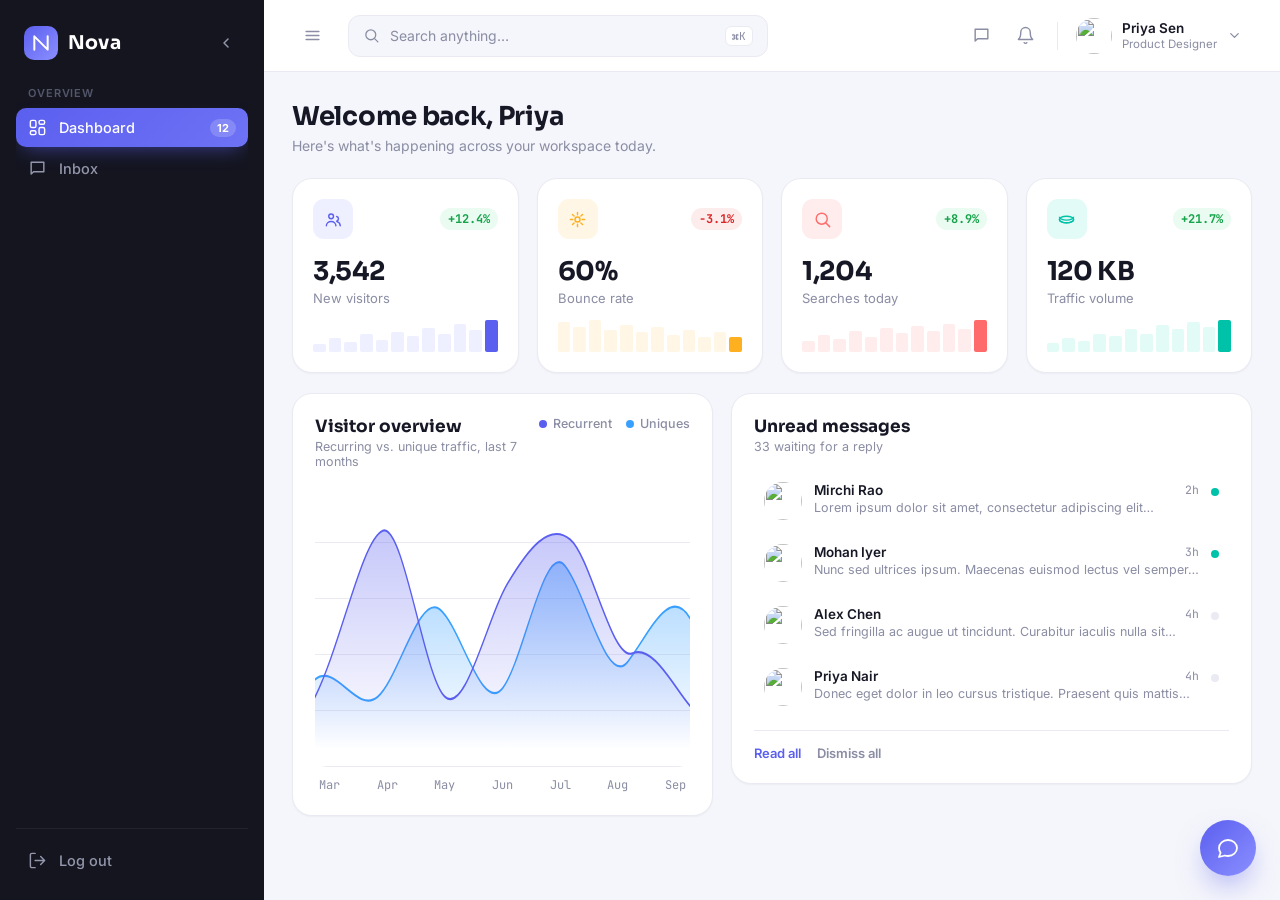
==== commit 5fcdd396: "Merge pull request #2 from muhammedkolade298-lgtm/devraq admin update" ====
--- a/admin.html
+++ b/admin.html
@@ -66,11 +66,11 @@
       <div class="topbar-actions">
         <button class="icon-btn" id="messagesBtn" aria-label="Messages">
           <svg viewBox="0 0 24 24" fill="none"><path d="M4 4h16v12H7l-3 3V4z" stroke="currentColor" stroke-width="1.8" stroke-linejoin="round"/></svg>
-          <span class="pip">3</span>
+          <!-- <span class="pip">3</span> -->
         </button>
         <button class="icon-btn" id="notificationsBtn" aria-label="Notifications">
           <svg viewBox="0 0 24 24" fill="none"><path d="M18 8a6 6 0 10-12 0c0 7-3 9-3 9h18s-3-2-3-9" stroke="currentColor" stroke-width="1.8" stroke-linecap="round" stroke-linejoin="round"/><path d="M13.7 21a2 2 0 01-3.4 0" stroke="currentColor" stroke-width="1.8" stroke-linecap="round"/></svg>
-          <span class="pip pip-accent">1</span>
+          <!-- <span class="pip pip-accent">1</span> -->
         </button>
         <div class="divider-v"></div>
         <div class="user-chip" id="userChip" aria-haspopup="true" aria-expanded="false">
--- a/admin.css
+++ b/admin.css
@@ -710,7 +710,7 @@
   .sidebar.open{transform:translateX(0);}
   .mobile-only{display:flex;}
   .user-chip-text{display:none;}
-  .search{max-width:none;display: none;}
+  .search{max-width:none;}
 }
 
 @media (max-width:640px){
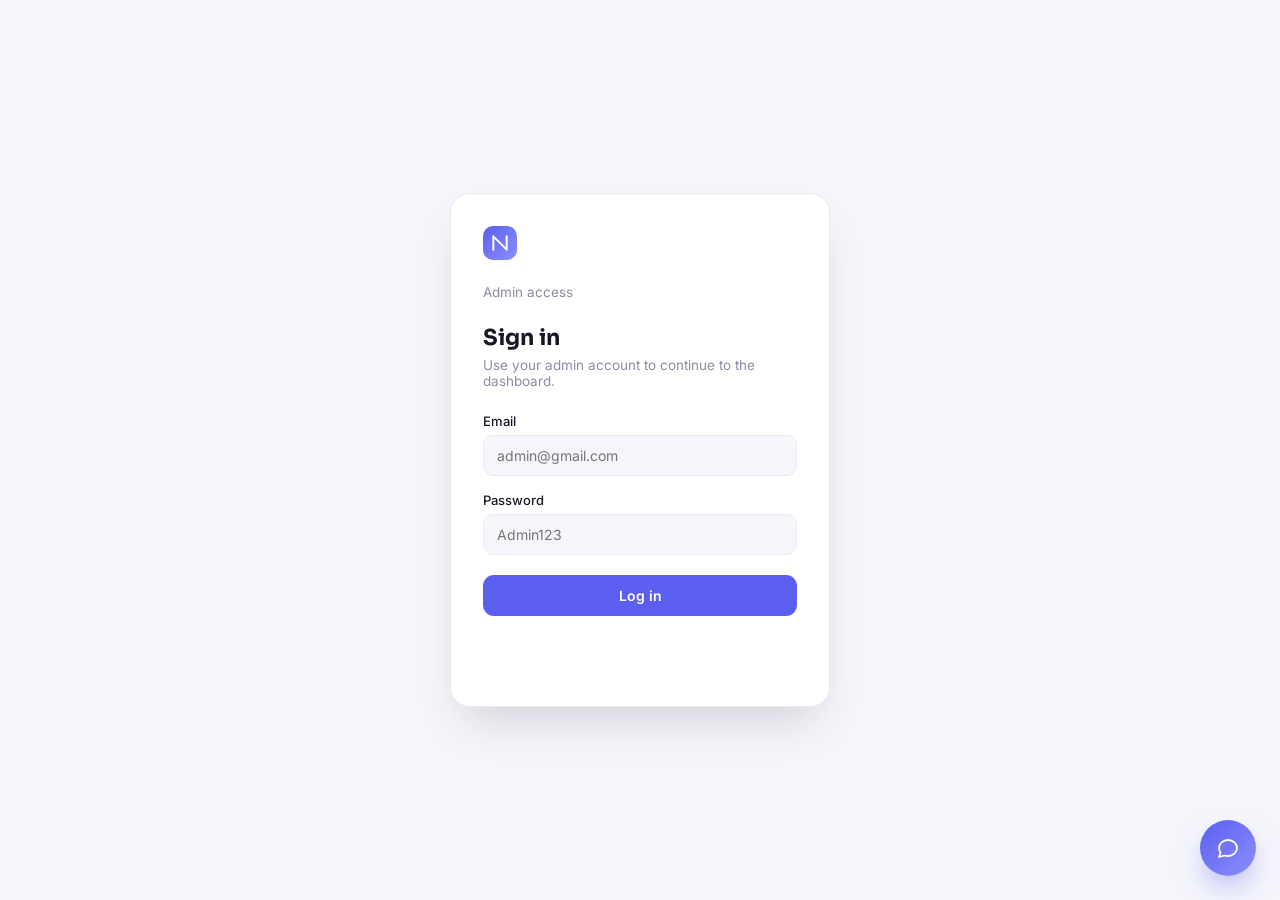
==== commit 37df8930: "Merge pull request #5 from muhammedkolade298-lgtm/devraq Admin update" ====
--- a/admin.html
+++ b/admin.html
@@ -12,7 +12,37 @@
 </head>
 <body>
 
-<div class="app">
+<div id="adminLoginPage" class="admin-login-page">
+  <div class="admin-login-card">
+    <div class="admin-login-brand">
+      <span class="brand-mark">
+        <svg width="20" height="20" viewBox="0 0 24 24" fill="none"><path d="M4 20V4l16 16V4" stroke="currentColor" stroke-width="2.4" stroke-linecap="round" stroke-linejoin="round"/></svg>
+      </span>
+      <div>
+        <span class="brand-name">Nova</span>
+        <p>Admin access</p>
+      </div>
+    </div>
+
+    <h1>Sign in</h1>
+    <p class="admin-login-copy">Use your admin account to continue to the dashboard.</p>
+
+    <form id="adminLoginForm" class="admin-login-form">
+      <label>
+        <span>Email</span>
+        <input type="email" name="email" placeholder="admin@gmail.com" required>
+      </label>
+      <label>
+        <span>Password</span>
+        <input type="password" name="password" placeholder="Admin123" required>
+      </label>
+      <button type="submit" class="button gold-button">Log in</button>
+      <p id="adminLoginStatus" class="form-status" role="status" aria-live="polite"></p>
+    </form>
+  </div>
+</div>
+
+<div class="app hidden" id="adminApp">
 
   <!-- SIDEBAR -->
   <aside class="sidebar" id="sidebar">
--- a/admin.css
+++ b/admin.css
@@ -1,725 +1,1346 @@
 /* ============ TOKENS ============ */
-:root{
-  --bg:#F5F6FB;
-  --surface:#FFFFFF;
-  --sidebar:#14151F;
-  --sidebar-hover:#1E2030;
-  --sidebar-text:#9497AC;
-  --text:#171826;
-  --text-muted:#8A8DA3;
-  --border:#EAEBF2;
-
-  --primary:#5B5FEF;
-  --primary-light:#EEEFFF;
-  --teal:#00C2A8;
-  --teal-light:#E3FBF7;
-  --coral:#FF6B6B;
-  --coral-light:#FFEDED;
-  --amber:#FFB020;
-  --amber-light:#FFF6E5;
-  --sky:#3AA0FF;
-
-  --radius-lg:20px;
-  --radius-md:14px;
-  --radius-sm:10px;
-  --shadow-sm:0 1px 2px rgba(23,24,38,.04);
-  --shadow-md:0 12px 28px -12px rgba(23,24,38,.12);
-  --shadow-lg:0 24px 48px -16px rgba(23,24,38,.18);
-
-  --font-display:'Sora',sans-serif;
-  --font-body:'Inter',sans-serif;
-  --font-mono:'JetBrains Mono',monospace;
-}
-
-*{box-sizing:border-box; margin:0; padding:0;}
-html{scroll-behavior:smooth;}
-body{
-  font-family:var(--font-body);
-  background:var(--bg);
-  color:var(--text);
-  -webkit-font-smoothing:antialiased;
-}
-a{text-decoration:none; color:inherit;}
-button{font-family:inherit; border:none; background:none; cursor:pointer;}
-input{font-family:inherit;}
-ul{list-style:none;}
-img{display:block;}
-
-:focus-visible{outline:2px solid var(--primary); outline-offset:2px;}
+:root {
+  --bg: #F5F6FB;
+  --surface: #FFFFFF;
+  --sidebar: #14151F;
+  --sidebar-hover: #1E2030;
+  --sidebar-text: #9497AC;
+  --text: #171826;
+  --text-muted: #8A8DA3;
+  --border: #EAEBF2;
+
+  --primary: #5B5FEF;
+  --primary-light: #EEEFFF;
+  --teal: #00C2A8;
+  --teal-light: #E3FBF7;
+  --coral: #FF6B6B;
+  --coral-light: #FFEDED;
+  --amber: #FFB020;
+  --amber-light: #FFF6E5;
+  --sky: #3AA0FF;
+
+  --radius-lg: 20px;
+  --radius-md: 14px;
+  --radius-sm: 10px;
+  --shadow-sm: 0 1px 2px rgba(23, 24, 38, .04);
+  --shadow-md: 0 12px 28px -12px rgba(23, 24, 38, .12);
+  --shadow-lg: 0 24px 48px -16px rgba(23, 24, 38, .18);
+
+  --font-display: 'Sora', sans-serif;
+  --font-body: 'Inter', sans-serif;
+  --font-mono: 'JetBrains Mono', monospace;
+}
+
+* {
+  box-sizing: border-box;
+  margin: 0;
+  padding: 0;
+}
+
+html {
+  scroll-behavior: smooth;
+}
+
+body {
+  font-family: var(--font-body);
+  background: var(--bg);
+  color: var(--text);
+  -webkit-font-smoothing: antialiased;
+}
+
+a {
+  text-decoration: none;
+  color: inherit;
+}
+
+button {
+  font-family: inherit;
+  border: none;
+  background: none;
+  cursor: pointer;
+}
+
+input {
+  font-family: inherit;
+}
+
+ul {
+  list-style: none;
+}
+
+img {
+  display: block;
+}
+
+:focus-visible {
+  outline: 2px solid var(--primary);
+  outline-offset: 2px;
+}
 
 /* ============ LAYOUT ============ */
-.app{
-  display:flex;
-  min-height:100vh;
+.app {
+  display: flex;
+  min-height: 100vh;
 }
 
 /* ============ SIDEBAR ============ */
-.sidebar{
-  width:264px;
-  flex-shrink:0;
-  background:var(--sidebar);
-  color:var(--sidebar-text);
-  display:flex;
-  flex-direction:column;
-  padding:20px 16px;
-  position:sticky;
-  top:0;
-  height:100vh;
-  transition:width .25s ease, padding .25s ease;
-}
-.brand{
-  display:flex;
-  align-items:center;
-  gap:10px;
-  padding:6px 8px 26px;
-}
-.brand-mark{
-  width:34px; height:34px;
-  border-radius:10px;
-  background:linear-gradient(135deg, var(--primary), #8B8FFF);
-  color:#fff;
-  display:flex; align-items:center; justify-content:center;
-  flex-shrink:0;
-}
-.brand-name{
-  font-family:var(--font-display);
-  font-weight:700;
-  font-size:19px;
-  color:#fff;
-  letter-spacing:.2px;
-}
-.sidebar-toggle{
-  margin-left:auto;
-  color:var(--sidebar-text);
-  width:28px; height:28px;
-  display:flex; align-items:center; justify-content:center;
-  border-radius:8px;
-  transition:background .15s, color .15s;
-}
-.sidebar-toggle:hover{background:var(--sidebar-hover); color:#fff;}
-
-.nav{display:flex; flex-direction:column; gap:2px; flex:1; overflow-y:auto;}
-.nav-group-label{
-  font-size:11px;
-  font-weight:600;
-  text-transform:uppercase;
-  letter-spacing:.08em;
-  color:#54576B;
-  padding:16px 12px 6px;
-}
-.nav-group-label:first-child{padding-top:0;}
-
-.nav-item{
-  display:flex;
-  align-items:center;
-  gap:12px;
-  padding:10px 12px;
-  border-radius:10px;
-  font-size:14.5px;
-  font-weight:500;
-  color:var(--sidebar-text);
-  transition:background .15s, color .15s;
-  position:relative;
-}
-.nav-item svg{width:19px; height:19px; flex-shrink:0;}
-.nav-item:hover{background:var(--sidebar-hover); color:#fff;}
-.nav-item.active{
-  background:linear-gradient(135deg, var(--primary), #6E72F5);
-  color:#fff;
-  box-shadow:0 8px 20px -8px rgba(91,95,239,.6);
-}
-.nav-badge{
-  margin-left:auto;
-  background:rgba(255,255,255,.18);
-  font-size:11px;
-  font-weight:700;
-  padding:2px 7px;
-  border-radius:20px;
-}
-.nav-dot{
-  margin-left:auto;
-  width:7px; height:7px;
-  border-radius:50%;
-  background:var(--coral);
-}
-.sidebar-footer{
-  border-top:1px solid rgba(255,255,255,.06);
-  padding-top:12px;
-  margin-top:12px;
-  display:flex;
-  flex-direction:column;
-  gap:2px;
+.sidebar {
+  width: 264px;
+  flex-shrink: 0;
+  background: var(--sidebar);
+  color: var(--sidebar-text);
+  display: flex;
+  flex-direction: column;
+  padding: 20px 16px;
+  position: sticky;
+  top: 0;
+  height: 100vh;
+  transition: width .25s ease, padding .25s ease;
+}
+
+.brand {
+  display: flex;
+  align-items: center;
+  gap: 10px;
+  padding: 6px 8px 26px;
+}
+
+.brand-mark {
+  width: 34px;
+  height: 34px;
+  border-radius: 10px;
+  background: linear-gradient(135deg, var(--primary), #8B8FFF);
+  color: #fff;
+  display: flex;
+  align-items: center;
+  justify-content: center;
+  flex-shrink: 0;
+}
+
+.brand-name {
+  font-family: var(--font-display);
+  font-weight: 700;
+  font-size: 19px;
+  color: #fff;
+  letter-spacing: .2px;
+}
+
+.sidebar-toggle {
+  margin-left: auto;
+  color: var(--sidebar-text);
+  width: 28px;
+  height: 28px;
+  display: flex;
+  align-items: center;
+  justify-content: center;
+  border-radius: 8px;
+  transition: background .15s, color .15s;
+}
+
+.sidebar-toggle:hover {
+  background: var(--sidebar-hover);
+  color: #fff;
+}
+/* ============ UTILITY ============ */
+.hidden {
+  display: none !important;
+}
+
+/* ============ ADMIN LOGIN PAGE ============ */
+#adminLoginPage {
+  min-height: 100vh;
+  display: flex;
+  align-items: center;
+  justify-content: center;
+  background: var(--bg);
+  padding: 20px;
+}
+
+.admin-login-card {
+  width: 100%;
+  max-width: 380px;
+  background: var(--surface);
+  border: 1px solid var(--border);
+  border-radius: var(--radius-lg);
+  box-shadow: var(--shadow-lg);
+  padding: 32px;
+}
+
+.admin-login-card h1 {
+  font-family: var(--font-display);
+  font-size: 22px;
+  font-weight: 700;
+  margin-bottom: 6px;
+}
+
+.admin-login-card p {
+  font-size: 13.5px;
+  color: var(--text-muted);
+  margin-bottom: 24px;
+}
+
+#adminLoginForm {
+  display: flex;
+  flex-direction: column;
+  gap: 16px;
+}
+
+#adminLoginForm label {
+  display: flex;
+  flex-direction: column;
+  gap: 6px;
+  font-size: 13px;
+  font-weight: 500;
+}
+
+#adminLoginForm input[type="email"],
+#adminLoginForm input[type="password"] {
+  padding: 11px 13px;
+  border-radius: 10px;
+  border: 1px solid var(--border);
+  background: var(--bg);
+  font-size: 14px;
+  transition: border-color .15s, box-shadow .15s;
+}
+
+#adminLoginForm input[type="email"]:focus,
+#adminLoginForm input[type="password"]:focus {
+  outline: none;
+  border-color: var(--primary);
+  box-shadow: 0 0 0 4px var(--primary-light);
+}
+
+#adminLoginForm button[type="submit"] {
+  margin-top: 4px;
+  background: var(--primary);
+  color: #fff;
+  font-size: 14px;
+  font-weight: 600;
+  padding: 12px;
+  border-radius: 11px;
+  transition: transform .15s, box-shadow .15s;
+}
+
+#adminLoginForm button[type="submit"]:hover {
+  transform: translateY(-1px);
+  box-shadow: var(--shadow-md);
+}
+
+.nav {
+  display: flex;
+  flex-direction: column;
+  gap: 2px;
+  flex: 1;
+  overflow-y: auto;
+}
+
+.nav-group-label {
+  font-size: 11px;
+  font-weight: 600;
+  text-transform: uppercase;
+  letter-spacing: .08em;
+  color: #54576B;
+  padding: 16px 12px 6px;
+}
+
+.nav-group-label:first-child {
+  padding-top: 0;
+}
+
+.nav-item {
+  display: flex;
+  align-items: center;
+  gap: 12px;
+  padding: 10px 12px;
+  border-radius: 10px;
+  font-size: 14.5px;
+  font-weight: 500;
+  color: var(--sidebar-text);
+  transition: background .15s, color .15s;
+  position: relative;
+}
+
+.nav-item svg {
+  width: 19px;
+  height: 19px;
+  flex-shrink: 0;
+}
+
+.nav-item:hover {
+  background: var(--sidebar-hover);
+  color: #fff;
+}
+
+.nav-item.active {
+  background: linear-gradient(135deg, var(--primary), #6E72F5);
+  color: #fff;
+  box-shadow: 0 8px 20px -8px rgba(91, 95, 239, .6);
+}
+
+.nav-badge {
+  margin-left: auto;
+  background: rgba(255, 255, 255, .18);
+  font-size: 11px;
+  font-weight: 700;
+  padding: 2px 7px;
+  border-radius: 20px;
+}
+
+.nav-dot {
+  margin-left: auto;
+  width: 7px;
+  height: 7px;
+  border-radius: 50%;
+  background: var(--coral);
+}
+
+.sidebar-footer {
+  border-top: 1px solid rgba(255, 255, 255, .06);
+  padding-top: 12px;
+  margin-top: 12px;
+  display: flex;
+  flex-direction: column;
+  gap: 2px;
 }
 
 /* ============ MAIN ============ */
-.main{
-  flex:1;
-  min-width:0;
-  display:flex;
-  flex-direction:column;
+.main {
+  flex: 1;
+  min-width: 0;
+  display: flex;
+  flex-direction: column;
 }
 
 /* TOPBAR */
-.topbar{
-  height:72px;
-  background:var(--surface);
-  border-bottom:1px solid var(--border);
-  display:flex;
-  align-items:center;
-  gap:16px;
-  padding:0 28px;
-  position:sticky;
-  top:0;
-  z-index:20;
-}
-.mobile-only{display:none;}
-.icon-btn{
-  width:40px; height:40px;
-  border-radius:10px;
-  display:flex; align-items:center; justify-content:center;
-  color:var(--text-muted);
-  position:relative;
-  transition:background .15s, color .15s;
-  flex-shrink:0;
-}
-.icon-btn svg{width:19px; height:19px;}
-.icon-btn:hover{background:var(--bg); color:var(--text);}
-.pip{
-  position:absolute;
-  top:2px; right:2px;
-  min-width:16px; height:16px;
-  padding:0 4px;
-  border-radius:20px;
-  background:var(--primary);
-  color:#fff;
-  font-size:9.5px;
-  font-weight:700;
-  display:flex; align-items:center; justify-content:center;
-  font-family:var(--font-mono);
-}
-.pip-accent{background:var(--coral);}
-
-.search{
-  flex:1;
-  max-width:420px;
-  display:flex;
-  align-items:center;
-  gap:10px;
-  background:var(--bg);
-  border:1px solid var(--border);
-  border-radius:12px;
-  padding:0 14px;
-  height:42px;
-  color:var(--text-muted);
-  transition:border-color .15s, box-shadow .15s;
-}
-.search:focus-within{border-color:var(--primary); box-shadow:0 0 0 4px var(--primary-light);}
-.search svg{width:17px; height:17px; flex-shrink:0;}
-.search input{
-  flex:1;
-  border:none; background:none; outline:none;
-  font-size:14px;
-  color:var(--text);
-}
-.search input::placeholder{color:var(--text-muted);}
-.kbd{
-  font-family:var(--font-mono);
-  font-size:11px;
-  color:var(--text-muted);
-  background:var(--surface);
-  border:1px solid var(--border);
-  border-radius:6px;
-  padding:2px 6px;
-}
-
-.topbar-actions{
-  position:relative;
-  display:flex;
-  align-items:center;
-  gap:4px;
-  margin-left:auto;
-}
-.divider-v{width:1px; height:28px; background:var(--border); margin:0 8px;}
-.user-chip{
-  position:relative;
-  display:flex;
-  align-items:center;
-  gap:10px;
-  padding:6px 10px 6px 6px;
-  border-radius:12px;
-  cursor:pointer;
-  transition:background .15s;
-}
-.user-chip:hover{background:var(--bg);}
-.user-chip img{width:36px; height:36px; border-radius:50%;}
-.user-chip-text{display:flex; flex-direction:column; line-height:1.25;}
-.user-name{font-size:13.5px; font-weight:600;}
-.user-role{font-size:11.5px; color:var(--text-muted);}
-.user-chip svg{width:15px; height:15px; color:var(--text-muted);}
-.user-menu{
-  display:none;
-  position:absolute;
-  top:calc(100% + 10px);
-  right:0;
-  width:220px;
-  background:var(--surface);
-  border:1px solid var(--border);
-  border-radius:16px;
-  padding:6px 0;
-  box-shadow:var(--shadow-lg);
-  z-index:25;
-}
-.user-menu.open{
-  display:block;
-}
+.topbar {
+  height: 72px;
+  background: var(--surface);
+  border-bottom: 1px solid var(--border);
+  display: flex;
+  align-items: center;
+  gap: 16px;
+  padding: 0 28px;
+  position: sticky;
+  top: 0;
+  z-index: 20;
+}
+
+.mobile-only {
+  display: none;
+}
+
+.icon-btn {
+  width: 40px;
+  height: 40px;
+  border-radius: 10px;
+  display: flex;
+  align-items: center;
+  justify-content: center;
+  color: var(--text-muted);
+  position: relative;
+  transition: background .15s, color .15s;
+  flex-shrink: 0;
+}
+
+.icon-btn svg {
+  width: 19px;
+  height: 19px;
+}
+
+.icon-btn:hover {
+  background: var(--bg);
+  color: var(--text);
+}
+
+.pip {
+  position: absolute;
+  top: 2px;
+  right: 2px;
+  min-width: 16px;
+  height: 16px;
+  padding: 0 4px;
+  border-radius: 20px;
+  background: var(--primary);
+  color: #fff;
+  font-size: 9.5px;
+  font-weight: 700;
+  display: flex;
+  align-items: center;
+  justify-content: center;
+  font-family: var(--font-mono);
+}
+
+.pip-accent {
+  background: var(--coral);
+}
+
+.search {
+  flex: 1;
+  max-width: 420px;
+  display: flex;
+  align-items: center;
+  gap: 10px;
+  background: var(--bg);
+  border: 1px solid var(--border);
+  border-radius: 12px;
+  padding: 0 14px;
+  height: 42px;
+  color: var(--text-muted);
+  transition: border-color .15s, box-shadow .15s;
+}
+
+.search:focus-within {
+  border-color: var(--primary);
+  box-shadow: 0 0 0 4px var(--primary-light);
+}
+
+.search svg {
+  width: 17px;
+  height: 17px;
+  flex-shrink: 0;
+}
+
+.search input {
+  flex: 1;
+  border: none;
+  background: none;
+  outline: none;
+  font-size: 14px;
+  color: var(--text);
+}
+
+.search input::placeholder {
+  color: var(--text-muted);
+}
+
+.kbd {
+  font-family: var(--font-mono);
+  font-size: 11px;
+  color: var(--text-muted);
+  background: var(--surface);
+  border: 1px solid var(--border);
+  border-radius: 6px;
+  padding: 2px 6px;
+}
+
+.topbar-actions {
+  position: relative;
+  display: flex;
+  align-items: center;
+  gap: 4px;
+  margin-left: auto;
+}
+
+.divider-v {
+  width: 1px;
+  height: 28px;
+  background: var(--border);
+  margin: 0 8px;
+}
+
+.user-chip {
+  position: relative;
+  display: flex;
+  align-items: center;
+  gap: 10px;
+  padding: 6px 10px 6px 6px;
+  border-radius: 12px;
+  cursor: pointer;
+  transition: background .15s;
+}
+
+.user-chip:hover {
+  background: var(--bg);
+}
+
+.user-chip img {
+  width: 36px;
+  height: 36px;
+  border-radius: 50%;
+}
+
+.user-chip-text {
+  display: flex;
+  flex-direction: column;
+  line-height: 1.25;
+}
+
+.user-name {
+  font-size: 13.5px;
+  font-weight: 600;
+}
+
+.user-role {
+  font-size: 11.5px;
+  color: var(--text-muted);
+}
+
+.user-chip svg {
+  width: 15px;
+  height: 15px;
+  color: var(--text-muted);
+}
+
+.user-menu {
+  display: none;
+  position: absolute;
+  top: calc(100% + 10px);
+  right: 0;
+  width: 220px;
+  background: var(--surface);
+  border: 1px solid var(--border);
+  border-radius: 16px;
+  padding: 6px 0;
+  box-shadow: var(--shadow-lg);
+  z-index: 25;
+}
+
+.user-menu.open {
+  display: block;
+}
+
 .user-menu a,
-.user-menu button{
-  display:flex;
-  width:100%;
-  padding:10px 16px;
-  color:var(--text);
-  background:none;
-  border:none;
-  text-align:left;
-  font-size:14px;
-  cursor:pointer;
-}
+.user-menu button {
+  display: flex;
+  width: 100%;
+  padding: 10px 16px;
+  color: var(--text);
+  background: none;
+  border: none;
+  text-align: left;
+  font-size: 14px;
+  cursor: pointer;
+}
+
 .user-menu a:hover,
-.user-menu button:hover{
-  background:var(--bg);
-}
-.user-menu button{
-  justify-content:flex-start;
+.user-menu button:hover {
+  background: var(--bg);
+}
+
+.user-menu button {
+  justify-content: flex-start;
 }
 
 /* CONTENT */
-.content{
-  padding:28px;
-  max-width:1360px;
-  width:100%;
-  margin:0 auto;
-}
-
-.page-head{
-  display:flex;
-  align-items:flex-end;
-  justify-content:space-between;
-  gap:16px;
-  margin-bottom:24px;
-}
-.page-head h1{
-  font-family:var(--font-display);
-  font-size:26px;
-  font-weight:700;
-  letter-spacing:-.3px;
-}
-.page-head p{
-  color:var(--text-muted);
-  font-size:14px;
-  margin-top:4px;
-}
-.btn-primary{
-  display:flex;
-  align-items:center;
-  gap:8px;
-  background:var(--text);
-  color:#fff;
-  font-size:14px;
-  font-weight:600;
-  padding:11px 18px;
-  border-radius:11px;
-  transition:transform .15s, box-shadow .15s;
-  box-shadow:var(--shadow-sm);
-  flex-shrink:0;
-}
-.btn-primary svg{width:16px; height:16px;}
-.btn-primary:hover{transform:translateY(-1px); box-shadow:var(--shadow-md);}
+.content {
+  padding: 28px;
+  max-width: 1360px;
+  width: 100%;
+  margin: 0 auto;
+}
+
+.page-head {
+  display: flex;
+  align-items: flex-end;
+  justify-content: space-between;
+  gap: 16px;
+  margin-bottom: 24px;
+}
+
+.page-head h1 {
+  font-family: var(--font-display);
+  font-size: 26px;
+  font-weight: 700;
+  letter-spacing: -.3px;
+}
+
+.page-head p {
+  color: var(--text-muted);
+  font-size: 14px;
+  margin-top: 4px;
+}
+
+.btn-primary {
+  display: flex;
+  align-items: center;
+  gap: 8px;
+  background: var(--text);
+  color: #fff;
+  font-size: 14px;
+  font-weight: 600;
+  padding: 11px 18px;
+  border-radius: 11px;
+  transition: transform .15s, box-shadow .15s;
+  box-shadow: var(--shadow-sm);
+  flex-shrink: 0;
+}
+
+.btn-primary svg {
+  width: 16px;
+  height: 16px;
+}
+
+.btn-primary:hover {
+  transform: translateY(-1px);
+  box-shadow: var(--shadow-md);
+}
 
 /* STAT GRID */
-.stat-grid{
-  display:grid;
-  grid-template-columns:repeat(4, 1fr);
-  gap:18px;
-  margin-bottom:20px;
-}
-.stat-card{
-  background:var(--surface);
-  border:1px solid var(--border);
-  border-radius:var(--radius-lg);
-  padding:20px;
-  box-shadow:var(--shadow-sm);
-  transition:transform .18s ease, box-shadow .18s ease;
-}
-.stat-card:hover{transform:translateY(-3px); box-shadow:var(--shadow-md);}
-.stat-top{
-  display:flex;
-  align-items:center;
-  justify-content:space-between;
-  margin-bottom:16px;
-}
-.stat-icon{
-  width:40px; height:40px;
-  border-radius:11px;
-  display:flex; align-items:center; justify-content:center;
-}
-.stat-icon svg{width:19px; height:19px;}
-.icon-indigo{background:var(--primary-light); color:var(--primary);}
-.icon-amber{background:var(--amber-light); color:var(--amber);}
-.icon-coral{background:var(--coral-light); color:var(--coral);}
-.icon-teal{background:var(--teal-light); color:var(--teal);}
-
-.stat-trend{
-  font-size:12px;
-  font-weight:700;
-  font-family:var(--font-mono);
-  padding:3px 8px;
-  border-radius:20px;
-}
-.stat-trend.up{color:#16A34A; background:#EAFBF1;}
-.stat-trend.down{color:#DC2626; background:#FDECEC;}
-
-.stat-value{
-  display:block;
-  font-family:var(--font-display);
-  font-size:26px;
-  font-weight:700;
-  letter-spacing:-.3px;
-}
-.stat-label{
-  display:block;
-  font-size:13px;
-  color:var(--text-muted);
-  margin-top:2px;
-  margin-bottom:14px;
-}
-.spark{
-  height:32px;
-  display:flex;
-  align-items:flex-end;
-  gap:3px;
-}
-.spark span{
-  flex:1;
-  background:var(--primary-light);
-  border-radius:2px;
-  transform-origin:bottom;
-  animation:growBar .6s ease both;
-}
-.stat-card:nth-child(1) .spark span{background:var(--primary-light);}
-.stat-card:nth-child(2) .spark span{background:var(--amber-light);}
-.stat-card:nth-child(3) .spark span{background:var(--coral-light);}
-.stat-card:nth-child(4) .spark span{background:var(--teal-light);}
-.stat-card:nth-child(1) .spark span:last-child{background:var(--primary);}
-.stat-card:nth-child(2) .spark span:last-child{background:var(--amber);}
-.stat-card:nth-child(3) .spark span:last-child{background:var(--coral);}
-.stat-card:nth-child(4) .spark span:last-child{background:var(--teal);}
-
-@keyframes growBar{
-  from{transform:scaleY(0);}
-  to{transform:scaleY(1);}
+.stat-grid {
+  display: grid;
+  grid-template-columns: repeat(4, 1fr);
+  gap: 18px;
+  margin-bottom: 20px;
+}
+
+.stat-card {
+  background: var(--surface);
+  border: 1px solid var(--border);
+  border-radius: var(--radius-lg);
+  padding: 20px;
+  box-shadow: var(--shadow-sm);
+  transition: transform .18s ease, box-shadow .18s ease;
+}
+
+.stat-card:hover {
+  transform: translateY(-3px);
+  box-shadow: var(--shadow-md);
+}
+
+.stat-top {
+  display: flex;
+  align-items: center;
+  justify-content: space-between;
+  margin-bottom: 16px;
+}
+
+.stat-icon {
+  width: 40px;
+  height: 40px;
+  border-radius: 11px;
+  display: flex;
+  align-items: center;
+  justify-content: center;
+}
+
+.stat-icon svg {
+  width: 19px;
+  height: 19px;
+}
+
+.icon-indigo {
+  background: var(--primary-light);
+  color: var(--primary);
+}
+
+.icon-amber {
+  background: var(--amber-light);
+  color: var(--amber);
+}
+
+.icon-coral {
+  background: var(--coral-light);
+  color: var(--coral);
+}
+
+.icon-teal {
+  background: var(--teal-light);
+  color: var(--teal);
+}
+
+.stat-trend {
+  font-size: 12px;
+  font-weight: 700;
+  font-family: var(--font-mono);
+  padding: 3px 8px;
+  border-radius: 20px;
+}
+
+.stat-trend.up {
+  color: #16A34A;
+  background: #EAFBF1;
+}
+
+.stat-trend.down {
+  color: #DC2626;
+  background: #FDECEC;
+}
+
+.stat-value {
+  display: block;
+  font-family: var(--font-display);
+  font-size: 26px;
+  font-weight: 700;
+  letter-spacing: -.3px;
+}
+
+.stat-label {
+  display: block;
+  font-size: 13px;
+  color: var(--text-muted);
+  margin-top: 2px;
+  margin-bottom: 14px;
+}
+
+.spark {
+  height: 32px;
+  display: flex;
+  align-items: flex-end;
+  gap: 3px;
+}
+
+.spark span {
+  flex: 1;
+  background: var(--primary-light);
+  border-radius: 2px;
+  transform-origin: bottom;
+  animation: growBar .6s ease both;
+}
+
+.stat-card:nth-child(1) .spark span {
+  background: var(--primary-light);
+}
+
+.stat-card:nth-child(2) .spark span {
+  background: var(--amber-light);
+}
+
+.stat-card:nth-child(3) .spark span {
+  background: var(--coral-light);
+}
+
+.stat-card:nth-child(4) .spark span {
+  background: var(--teal-light);
+}
+
+.stat-card:nth-child(1) .spark span:last-child {
+  background: var(--primary);
+}
+
+.stat-card:nth-child(2) .spark span:last-child {
+  background: var(--amber);
+}
+
+.stat-card:nth-child(3) .spark span:last-child {
+  background: var(--coral);
+}
+
+.stat-card:nth-child(4) .spark span:last-child {
+  background: var(--teal);
+}
+
+@keyframes growBar {
+  from {
+    transform: scaleY(0);
+  }
+
+  to {
+    transform: scaleY(1);
+  }
 }
 
 /* 2-COL GRID */
-.grid-2col{
-  display:grid;
-  grid-template-columns:1.65fr 1fr;
-  gap:18px;
-  align-items:start;
-}
-
-.panel{
-  background:var(--surface);
-  border:1px solid var(--border);
-  border-radius:var(--radius-lg);
-  box-shadow:var(--shadow-sm);
-  padding:22px;
-}
-.panel-head{
-  display:flex;
-  align-items:flex-start;
-  justify-content:space-between;
-  gap:12px;
-  margin-bottom:18px;
-}
-.panel-head h2{
-  font-family:var(--font-display);
-  font-size:17px;
-  font-weight:700;
-}
-.panel-head p{
-  font-size:12.5px;
-  color:var(--text-muted);
-  margin-top:2px;
-}
-
-.legend{display:flex; gap:14px;}
-.legend-item{
-  display:flex; align-items:center; gap:6px;
-  font-size:12.5px; color:var(--text-muted); font-weight:500;
-}
-.dot{width:8px; height:8px; border-radius:50%; display:inline-block;}
-.dot-primary{background:var(--primary);}
-.dot-sky{background:var(--sky);}
+.grid-2col {
+  display: grid;
+  grid-template-columns: 1.65fr 1fr;
+  gap: 18px;
+  align-items: start;
+}
+
+.panel {
+  background: var(--surface);
+  border: 1px solid var(--border);
+  border-radius: var(--radius-lg);
+  box-shadow: var(--shadow-sm);
+  padding: 22px;
+}
+
+.panel-head {
+  display: flex;
+  align-items: flex-start;
+  justify-content: space-between;
+  gap: 12px;
+  margin-bottom: 18px;
+}
+
+.panel-head h2 {
+  font-family: var(--font-display);
+  font-size: 17px;
+  font-weight: 700;
+}
+
+.panel-head p {
+  font-size: 12.5px;
+  color: var(--text-muted);
+  margin-top: 2px;
+}
+
+.legend {
+  display: flex;
+  gap: 14px;
+}
+
+.legend-item {
+  display: flex;
+  align-items: center;
+  gap: 6px;
+  font-size: 12.5px;
+  color: var(--text-muted);
+  font-weight: 500;
+}
+
+.dot {
+  width: 8px;
+  height: 8px;
+  border-radius: 50%;
+  display: inline-block;
+}
+
+.dot-primary {
+  background: var(--primary);
+}
+
+.dot-sky {
+  background: var(--sky);
+}
 
 /* CHART */
-.chart-wrap{position:relative;}
-.area-chart{
-  width:100%;
-  height:280px;
-  display:block;
+.chart-wrap {
+  position: relative;
+}
+
+.area-chart {
+  width: 100%;
+  height: 280px;
+  display: block;
   background-image:
     repeating-linear-gradient(to top, var(--border) 0, var(--border) 1px, transparent 1px, transparent 20%);
-  border-radius:12px;
-}
-.fill-sky{fill:url(#gradSky);}
-.fill-primary{fill:url(#gradPrimary);}
-.line-sky{fill:none; stroke:var(--sky); stroke-width:2.5; stroke-linecap:round; stroke-linejoin:round;}
-.line-primary{fill:none; stroke:var(--primary); stroke-width:2.5; stroke-linecap:round; stroke-linejoin:round;}
-.area-fill{opacity:0; animation:fadeIn .8s ease .1s forwards;}
-.area-line{
-  stroke-dasharray:1400;
-  stroke-dashoffset:1400;
-  animation:drawLine 1.6s ease forwards;
-}
-@keyframes drawLine{to{stroke-dashoffset:0;}}
-@keyframes fadeIn{to{opacity:1;}}
-
-.chart-x-axis{
-  display:flex;
-  justify-content:space-between;
-  padding:10px 4px 0;
-  font-size:12px;
-  color:var(--text-muted);
-  font-family:var(--font-mono);
+  border-radius: 12px;
+}
+
+.fill-sky {
+  fill: url(#gradSky);
+}
+
+.fill-primary {
+  fill: url(#gradPrimary);
+}
+
+.line-sky {
+  fill: none;
+  stroke: var(--sky);
+  stroke-width: 2.5;
+  stroke-linecap: round;
+  stroke-linejoin: round;
+}
+
+.line-primary {
+  fill: none;
+  stroke: var(--primary);
+  stroke-width: 2.5;
+  stroke-linecap: round;
+  stroke-linejoin: round;
+}
+
+.area-fill {
+  opacity: 0;
+  animation: fadeIn .8s ease .1s forwards;
+}
+
+.area-line {
+  stroke-dasharray: 1400;
+  stroke-dashoffset: 1400;
+  animation: drawLine 1.6s ease forwards;
+}
+
+@keyframes drawLine {
+  to {
+    stroke-dashoffset: 0;
+  }
+}
+
+@keyframes fadeIn {
+  to {
+    opacity: 1;
+  }
+}
+
+.chart-x-axis {
+  display: flex;
+  justify-content: space-between;
+  padding: 10px 4px 0;
+  font-size: 12px;
+  color: var(--text-muted);
+  font-family: var(--font-mono);
 }
 
 /* MESSAGES PANEL */
-.message-list{display:flex; flex-direction:column; gap:4px;}
-.message-item{
-  display:flex;
-  align-items:flex-start;
-  gap:12px;
-  padding:10px;
-  border-radius:12px;
-  transition:background .15s;
-  position:relative;
-  cursor:pointer;
-}
-.message-item:hover{background:var(--bg);}
-.message-item img{width:38px; height:38px; border-radius:50%; flex-shrink:0;}
-.message-body{flex:1; min-width:0;}
-.message-top{
-  display:flex;
-  justify-content:space-between;
-  gap:8px;
-  margin-bottom:2px;
-}
-.message-name{font-size:13.5px; font-weight:600;}
-.message-time{font-size:11.5px; color:var(--text-muted); font-family:var(--font-mono); flex-shrink:0;}
-.message-body p{
-  font-size:12.5px;
-  color:var(--text-muted);
-  overflow:hidden;
-  text-overflow:ellipsis;
-  white-space:nowrap;
-}
-.status-dot{
-  width:8px; height:8px;
-  border-radius:50%;
-  background:var(--border);
-  margin-top:6px;
-  flex-shrink:0;
-}
-.status-dot.online{background:var(--teal);}
-
-.panel-actions{
-  display:flex;
-  gap:16px;
-  margin-top:14px;
-  padding-top:14px;
-  border-top:1px solid var(--border);
-}
-.link-btn{
-  font-size:13px;
-  font-weight:600;
-  color:var(--primary);
-}
-.link-btn.muted{color:var(--text-muted);}
-.link-btn:hover{text-decoration:underline;}
+.message-list {
+  display: flex;
+  flex-direction: column;
+  gap: 4px;
+}
+
+.message-item {
+  display: flex;
+  align-items: flex-start;
+  gap: 12px;
+  padding: 10px;
+  border-radius: 12px;
+  transition: background .15s;
+  position: relative;
+  cursor: pointer;
+}
+
+.message-item:hover {
+  background: var(--bg);
+}
+
+.message-item img {
+  width: 38px;
+  height: 38px;
+  border-radius: 50%;
+  flex-shrink: 0;
+}
+
+.message-body {
+  flex: 1;
+  min-width: 0;
+}
+
+.message-top {
+  display: flex;
+  justify-content: space-between;
+  gap: 8px;
+  margin-bottom: 2px;
+}
+
+.message-name {
+  font-size: 13.5px;
+  font-weight: 600;
+}
+
+.message-time {
+  font-size: 11.5px;
+  color: var(--text-muted);
+  font-family: var(--font-mono);
+  flex-shrink: 0;
+}
+
+.message-body p {
+  font-size: 12.5px;
+  color: var(--text-muted);
+  overflow: hidden;
+  text-overflow: ellipsis;
+  white-space: nowrap;
+}
+
+.status-dot {
+  width: 8px;
+  height: 8px;
+  border-radius: 50%;
+  background: var(--border);
+  margin-top: 6px;
+  flex-shrink: 0;
+}
+
+.status-dot.online {
+  background: var(--teal);
+}
+
+.panel-actions {
+  display: flex;
+  gap: 16px;
+  margin-top: 14px;
+  padding-top: 14px;
+  border-top: 1px solid var(--border);
+}
+
+.link-btn {
+  font-size: 13px;
+  font-weight: 600;
+  color: var(--primary);
+}
+
+.link-btn.muted {
+  color: var(--text-muted);
+}
+
+.link-btn:hover {
+  text-decoration: underline;
+}
 
 /* ============ CHAT WIDGET ============ */
-.chat-widget{
-  position:fixed;
-  bottom:24px;
-  right:24px;
-  z-index:50;
-}
-.chat-bubble{
-  width:56px; height:56px;
-  border-radius:50%;
-  background:linear-gradient(135deg, var(--primary), #8B8FFF);
-  color:#fff;
-  display:flex; align-items:center; justify-content:center;
-  box-shadow:0 14px 30px -8px rgba(91,95,239,.55);
-  transition:transform .18s ease;
-}
-.chat-bubble svg{width:24px; height:24px;}
-.chat-bubble:hover{transform:scale(1.06);}
-
-.chat-panel{
-  position:absolute;
-  bottom:70px;
-  right:0;
-  width:320px;
-  background:var(--surface);
-  border:1px solid var(--border);
-  border-radius:18px;
-  box-shadow:var(--shadow-lg);
-  overflow:hidden;
-  display:flex;
-  flex-direction:column;
-  opacity:0;
-  transform:translateY(12px) scale(.98);
-  pointer-events:none;
-  transition:opacity .18s ease, transform .18s ease;
-}
-.chat-panel.open{
-  opacity:1;
-  transform:translateY(0) scale(1);
-  pointer-events:auto;
-}
-.chat-panel-head{
-  display:flex;
-  align-items:center;
-  gap:10px;
-  padding:14px 16px;
-  background:var(--sidebar);
-  color:#fff;
-}
-.chat-panel-head img{width:34px; height:34px; border-radius:50%;}
-.chat-panel-head div{display:flex; flex-direction:column; line-height:1.3;}
-.chat-name{font-size:13.5px; font-weight:600;}
-.chat-status{font-size:11px; color:var(--teal);}
-.chat-panel-head .icon-btn{margin-left:auto; color:#fff;}
-.chat-panel-head .icon-btn:hover{background:rgba(255,255,255,.1);}
-
-.chat-panel-body{
-  padding:16px;
-  min-height:140px;
-  max-height:220px;
-  overflow-y:auto;
-  display:flex;
-  flex-direction:column;
-  gap:8px;
-}
-.chat-msg{
-  max-width:80%;
-  font-size:13px;
-  padding:9px 12px;
-  border-radius:12px;
-  line-height:1.4;
-}
-.chat-msg.bot{
-  background:var(--bg);
-  border-bottom-left-radius:4px;
-  align-self:flex-start;
-}
-  /* --- Inbox cards (added for the Appointment requests page) --- */
-  .inbox-list { display: flex; flex-direction: column; gap: 12px; }
-  .inbox-empty { padding: 32px 0; text-align: center; opacity: .6; font-size: 14px; }
-  .inbox-item {
-    display: flex; justify-content: space-between; gap: 16px;
-    padding: 16px; border: 1px solid rgba(120,120,140,.18); border-radius: 12px;
-  }
-  .inbox-item.unread { border-color: rgba(91,95,239,.45); background: rgba(91,95,239,.05); }
-  .inbox-item-main { flex: 1; min-width: 0; }
-  .inbox-item-top { display: flex; justify-content: space-between; gap: 12px; margin-bottom: 4px; }
-  .inbox-item-name { font-weight: 600; }
-  .inbox-item-time { font-size: 12px; opacity: .6; white-space: nowrap; }
-  .inbox-item-meta { font-size: 13px; opacity: .75; margin: 2px 0; }
-  .inbox-item-contact { font-size: 13px; opacity: .75; margin: 2px 0; }
-  .inbox-item-message { font-size: 13px; margin-top: 6px; opacity: .85; }
-  .inbox-item-actions { display: flex; flex-direction: column; gap: 6px; align-items: flex-end; flex-shrink: 0; }
-  .inbox-panel .panel-actions { margin-top: 14px; display: flex; gap: 16px; }
-  .profile-panel .profile-card { display: flex; align-items: center; gap: 16px; margin-bottom: 24px; }
-  .profile-panel .profile-card img { width: 64px; height: 64px; border-radius: 50%; }
-  .account-form { display: flex; flex-direction: column; gap: 14px; max-width: 420px; }
-  .account-form label { display: flex; flex-direction: column; gap: 6px; font-size: 13px; }
-  .account-form input[type="text"],
-  .account-form input[type="email"],
-  .account-form input[type="tel"] {
-    padding: 10px 12px; border-radius: 8px; border: 1px solid rgba(120,120,140,.25);
-    background: transparent; font-family: inherit; font-size: 14px;
-  }
-  .checkbox-label { flex-direction: row !important; justify-content: space-between; align-items: center; }
-  .form-status { font-size: 13px; min-height: 18px; opacity: .8; }
-
-  /* --- Dark mode (Settings toggle) --- */
-  body.dark-mode { background: #0b0c10; color: #e7e8ee; }
-  body.dark-mode .panel,
-  body.dark-mode .stat-card,
-  body.dark-mode .sidebar,
-  body.dark-mode .topbar { background: #14151f; border-color: rgba(255,255,255,.08); }
-  body.dark-mode .inbox-item { border-color: rgba(255,255,255,.1); }
-  body.dark-mode .inbox-item.unread { background: rgba(91,95,239,.12); }
-.chat-msg.user{
-  background:var(--primary);
-  color:#fff;
-  border-bottom-right-radius:4px;
-  align-self:flex-end;
-}
-.chat-panel-input{
-  display:flex;
-  align-items:center;
-  gap:8px;
-  padding:10px 12px;
-  border-top:1px solid var(--border);
-}
-.chat-panel-input input{
-  flex:1;
-  border:none; outline:none;
-  font-size:13px;
-  background:none;
-}
-.chat-send{
-  width:32px; height:32px;
-  border-radius:9px;
-  background:var(--primary);
-  color:#fff;
-  display:flex; align-items:center; justify-content:center;
-  flex-shrink:0;
-  transition:transform .15s;
-}
-.chat-send svg{width:14px; height:14px;}
-.chat-send:hover{transform:scale(1.06);}
+.chat-widget {
+  position: fixed;
+  bottom: 24px;
+  right: 24px;
+  z-index: 50;
+}
+
+.chat-bubble {
+  width: 56px;
+  height: 56px;
+  border-radius: 50%;
+  background: linear-gradient(135deg, var(--primary), #8B8FFF);
+  color: #fff;
+  display: flex;
+  align-items: center;
+  justify-content: center;
+  box-shadow: 0 14px 30px -8px rgba(91, 95, 239, .55);
+  transition: transform .18s ease;
+}
+
+.chat-bubble svg {
+  width: 24px;
+  height: 24px;
+}
+
+.chat-bubble:hover {
+  transform: scale(1.06);
+}
+
+.chat-panel {
+  position: absolute;
+  bottom: 70px;
+  right: 0;
+  width: 320px;
+  background: var(--surface);
+  border: 1px solid var(--border);
+  border-radius: 18px;
+  box-shadow: var(--shadow-lg);
+  overflow: hidden;
+  display: flex;
+  flex-direction: column;
+  opacity: 0;
+  transform: translateY(12px) scale(.98);
+  pointer-events: none;
+  transition: opacity .18s ease, transform .18s ease;
+}
+
+.chat-panel.open {
+  opacity: 1;
+  transform: translateY(0) scale(1);
+  pointer-events: auto;
+}
+
+.chat-panel-head {
+  display: flex;
+  align-items: center;
+  gap: 10px;
+  padding: 14px 16px;
+  background: var(--sidebar);
+  color: #fff;
+}
+
+.chat-panel-head img {
+  width: 34px;
+  height: 34px;
+  border-radius: 50%;
+}
+
+.chat-panel-head div {
+  display: flex;
+  flex-direction: column;
+  line-height: 1.3;
+}
+
+.chat-name {
+  font-size: 13.5px;
+  font-weight: 600;
+}
+
+.chat-status {
+  font-size: 11px;
+  color: var(--teal);
+}
+
+.chat-panel-head .icon-btn {
+  margin-left: auto;
+  color: #fff;
+}
+
+.chat-panel-head .icon-btn:hover {
+  background: rgba(255, 255, 255, .1);
+}
+
+.chat-panel-body {
+  padding: 16px;
+  min-height: 140px;
+  max-height: 220px;
+  overflow-y: auto;
+  display: flex;
+  flex-direction: column;
+  gap: 8px;
+}
+
+.chat-msg {
+  max-width: 80%;
+  font-size: 13px;
+  padding: 9px 12px;
+  border-radius: 12px;
+  line-height: 1.4;
+}
+
+.chat-msg.bot {
+  background: var(--bg);
+  border-bottom-left-radius: 4px;
+  align-self: flex-start;
+}
+
+/* --- Inbox cards (added for the Appointment requests page) --- */
+.inbox-list {
+  display: flex;
+  flex-direction: column;
+  gap: 12px;
+}
+
+.inbox-empty {
+  padding: 32px 0;
+  text-align: center;
+  opacity: .6;
+  font-size: 14px;
+}
+
+.inbox-item {
+  display: flex;
+  justify-content: space-between;
+  gap: 16px;
+  padding: 16px;
+  border: 1px solid rgba(120, 120, 140, .18);
+  border-radius: 12px;
+}
+
+.inbox-item.unread {
+  border-color: rgba(91, 95, 239, .45);
+  background: rgba(91, 95, 239, .05);
+}
+
+.inbox-item-main {
+  flex: 1;
+  min-width: 0;
+}
+
+.inbox-item-top {
+  display: flex;
+  justify-content: space-between;
+  gap: 12px;
+  margin-bottom: 4px;
+}
+
+.inbox-item-name {
+  font-weight: 600;
+}
+
+.inbox-item-time {
+  font-size: 12px;
+  opacity: .6;
+  white-space: nowrap;
+}
+
+.inbox-item-meta {
+  font-size: 13px;
+  opacity: .75;
+  margin: 2px 0;
+}
+
+.inbox-item-contact {
+  font-size: 13px;
+  opacity: .75;
+  margin: 2px 0;
+}
+
+.inbox-item-message {
+  font-size: 13px;
+  margin-top: 6px;
+  opacity: .85;
+}
+
+.inbox-item-actions {
+  display: flex;
+  flex-direction: column;
+  gap: 6px;
+  align-items: flex-end;
+  flex-shrink: 0;
+}
+
+.inbox-panel .panel-actions {
+  margin-top: 14px;
+  display: flex;
+  gap: 16px;
+}
+
+.profile-panel .profile-card {
+  display: flex;
+  align-items: center;
+  gap: 16px;
+  margin-bottom: 24px;
+}
+
+.profile-panel .profile-card img {
+  width: 64px;
+  height: 64px;
+  border-radius: 50%;
+}
+
+.account-form {
+  display: flex;
+  flex-direction: column;
+  gap: 14px;
+  max-width: 420px;
+}
+
+.account-form label {
+  display: flex;
+  flex-direction: column;
+  gap: 6px;
+  font-size: 13px;
+}
+
+.account-form input[type="text"],
+.account-form input[type="email"],
+.account-form input[type="tel"] {
+  padding: 10px 12px;
+  border-radius: 8px;
+  border: 1px solid rgba(120, 120, 140, .25);
+  background: transparent;
+  font-family: inherit;
+  font-size: 14px;
+}
+
+.checkbox-label {
+  flex-direction: row !important;
+  justify-content: space-between;
+  align-items: center;
+}
+
+.form-status {
+  font-size: 13px;
+  min-height: 18px;
+  opacity: .8;
+}
+
+/* --- Dark mode (Settings toggle) --- */
+body.dark-mode {
+  background: #0b0c10;
+  color: #e7e8ee;
+}
+
+body.dark-mode .panel,
+body.dark-mode .stat-card,
+body.dark-mode .sidebar,
+body.dark-mode .topbar {
+  background: #14151f;
+  border-color: rgba(255, 255, 255, .08);
+}
+
+body.dark-mode .inbox-item {
+  border-color: rgba(255, 255, 255, .1);
+}
+
+body.dark-mode .inbox-item.unread {
+  background: rgba(91, 95, 239, .12);
+}
+
+.chat-msg.user {
+  background: var(--primary);
+  color: #fff;
+  border-bottom-right-radius: 4px;
+  align-self: flex-end;
+}
+
+.chat-panel-input {
+  display: flex;
+  align-items: center;
+  gap: 8px;
+  padding: 10px 12px;
+  border-top: 1px solid var(--border);
+}
+
+.chat-panel-input input {
+  flex: 1;
+  border: none;
+  outline: none;
+  font-size: 13px;
+  background: none;
+}
+
+.chat-send {
+  width: 32px;
+  height: 32px;
+  border-radius: 9px;
+  background: var(--primary);
+  color: #fff;
+  display: flex;
+  align-items: center;
+  justify-content: center;
+  flex-shrink: 0;
+  transition: transform .15s;
+}
+
+.chat-send svg {
+  width: 14px;
+  height: 14px;
+}
+
+.chat-send:hover {
+  transform: scale(1.06);
+}
 
 /* ============ RESPONSIVE ============ */
-@media (max-width:1180px){
-  .grid-2col{grid-template-columns:1fr;}
-  .stat-grid{grid-template-columns:repeat(2, 1fr);}
-}
-
-@media (max-width:900px){
-  .sidebar{
-    position:fixed;
-    left:0; top:0;
-    z-index:60;
-    transform:translateX(-100%);
-    box-shadow:var(--shadow-lg);
-  }
-  .sidebar.open{transform:translateX(0);}
-  .mobile-only{display:flex;}
-  .user-chip-text{display:none;}
-  .search{max-width:none;}
-}
-
-@media (max-width:640px){
-  .stat-grid{grid-template-columns:1fr;}
-  .content{padding:18px;}
-  .topbar{padding:0 16px;}
-  .page-head{flex-direction:column; align-items:flex-start;}
-}
-
-@media (prefers-reduced-motion: reduce){
-  *{animation-duration:.001s !important; transition-duration:.001s !important;}
+@media (max-width:1180px) {
+  .grid-2col {
+    grid-template-columns: 1fr;
+  }
+
+  .stat-grid {
+    grid-template-columns: repeat(2, 1fr);
+  }
+}
+
+@media (max-width:900px) {
+  .sidebar {
+    position: fixed;
+    left: 0;
+    top: 0;
+    z-index: 60;
+    transform: translateX(-100%);
+    box-shadow: var(--shadow-lg);
+  }
+
+  .sidebar.open {
+    transform: translateX(0);
+  }
+
+  .mobile-only {
+    display: flex;
+  }
+
+  .user-chip-text {
+    display: none;
+  }
+
+  .search {
+    max-width: none;
+    display: none;
+  }
+}
+
+@media (max-width:640px) {
+  .stat-grid {
+    grid-template-columns: 1fr;
+  }
+  .panel {
+   display: none;
+  }
+
+  .content {
+    padding: 18px;
+  }
+
+  .topbar {
+    padding: 0 16px;
+  }
+
+  .page-head {
+    flex-direction: column;
+    align-items: flex-start;
+  }
+}
+
+@media (prefers-reduced-motion: reduce) {
+  * {
+    animation-duration: .001s !important;
+    transition-duration: .001s !important;
+  }
 }
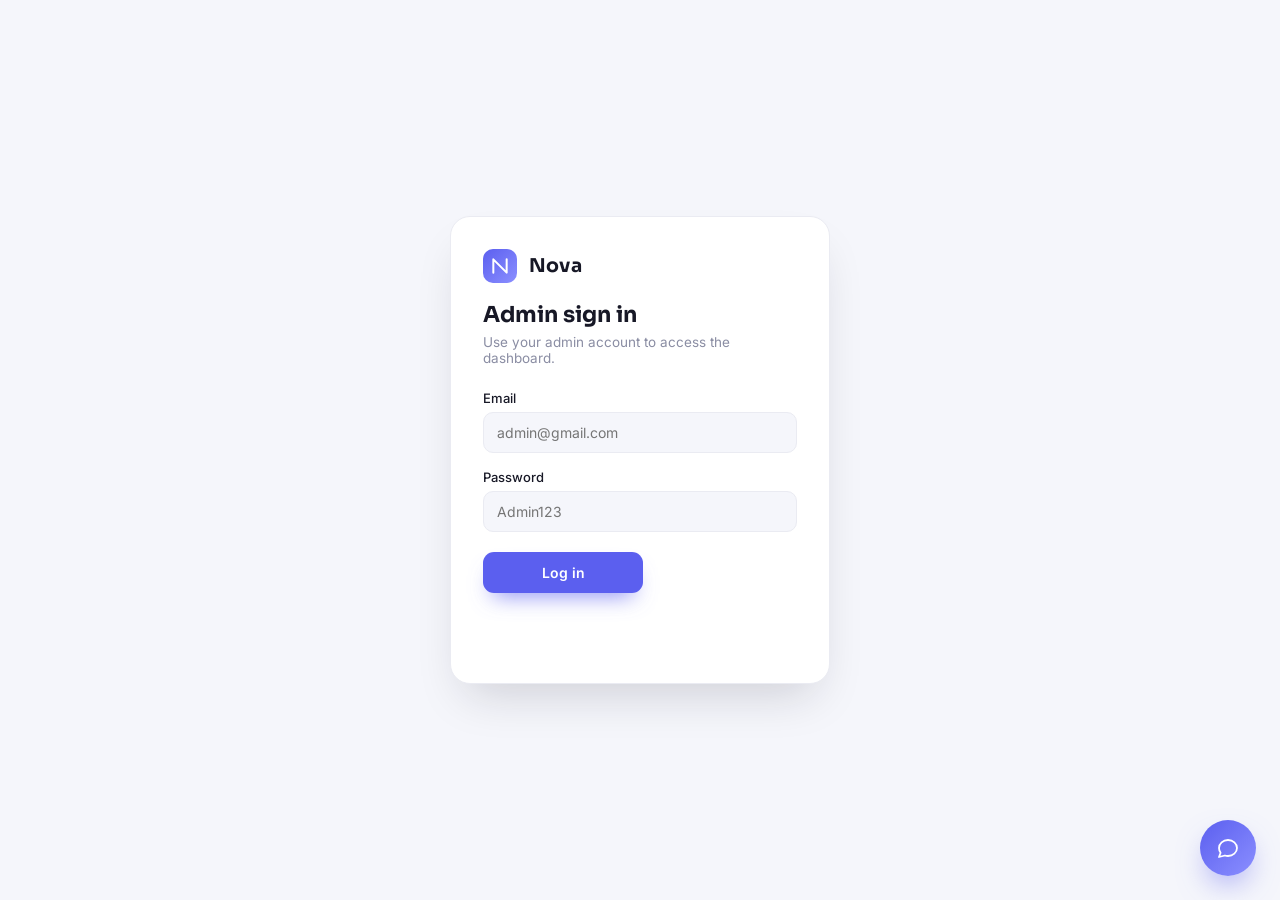
==== commit 123583b4: "Merge pull request #6 from muhammedkolade298-lgtm/devraq Panel" ====
--- a/admin.html
+++ b/admin.html
@@ -12,22 +12,19 @@
 </head>
 <body>
 
-<div id="adminLoginPage" class="admin-login-page">
+<div id="adminLoginPage" class="login-page">
   <div class="admin-login-card">
-    <div class="admin-login-brand">
+    <div class="brand" style="padding: 0 0 18px; gap: 12px;">
       <span class="brand-mark">
         <svg width="20" height="20" viewBox="0 0 24 24" fill="none"><path d="M4 20V4l16 16V4" stroke="currentColor" stroke-width="2.4" stroke-linecap="round" stroke-linejoin="round"/></svg>
       </span>
       <div>
-        <span class="brand-name">Nova</span>
-        <p>Admin access</p>
+        <span class="brand-name" style="color: var(--text);">Nova</span>
       </div>
     </div>
-
-    <h1>Sign in</h1>
-    <p class="admin-login-copy">Use your admin account to continue to the dashboard.</p>
-
-    <form id="adminLoginForm" class="admin-login-form">
+    <h1>Admin sign in</h1>
+    <p>Use your admin account to access the dashboard.</p>
+    <form id="adminLoginForm">
       <label>
         <span>Email</span>
         <input type="email" name="email" placeholder="admin@gmail.com" required>
--- a/admin.css
+++ b/admin.css
@@ -1160,54 +1160,135 @@
   gap: 16px;
 }
 
+.profile-panel {
+  display: flex;
+  flex-direction: column;
+  gap: 18px;
+  max-width: 780px;
+}
+
 .profile-panel .profile-card {
   display: flex;
   align-items: center;
-  gap: 16px;
-  margin-bottom: 24px;
+  gap: 18px;
+  padding: 20px 22px;
+  border: 1px solid var(--border);
+  border-radius: 16px;
+  background: linear-gradient(135deg, rgba(91, 95, 239, .04), rgba(58, 160, 255, .02));
 }
 
 .profile-panel .profile-card img {
-  width: 64px;
-  height: 64px;
+  width: 76px;
+  height: 76px;
   border-radius: 50%;
+  border: 3px solid rgba(91, 95, 239, .1);
+}
+
+.profile-panel .profile-card h3 {
+  font-family: var(--font-display);
+  font-size: 22px;
+  margin-bottom: 4px;
+}
+
+.profile-panel .profile-card p {
+  color: var(--text-muted);
+  font-size: 13px;
+}
+
+.settings-panel {
+  max-width: 620px;
 }
 
 .account-form {
   display: flex;
   flex-direction: column;
-  gap: 14px;
-  max-width: 420px;
+  gap: 18px;
+  max-width: 540px;
 }
 
 .account-form label {
   display: flex;
   flex-direction: column;
-  gap: 6px;
+  gap: 8px;
   font-size: 13px;
+  font-weight: 600;
+  color: var(--text);
 }
 
 .account-form input[type="text"],
 .account-form input[type="email"],
 .account-form input[type="tel"] {
-  padding: 10px 12px;
-  border-radius: 8px;
-  border: 1px solid rgba(120, 120, 140, .25);
-  background: transparent;
+  padding: 12px 14px;
+  border-radius: 12px;
+  border: 1px solid rgba(120, 120, 140, .2);
+  background: rgba(245, 246, 251, .8);
   font-family: inherit;
   font-size: 14px;
+  transition: border-color .15s ease, box-shadow .15s ease, background .15s ease;
+}
+
+.account-form input[type="text"]:focus,
+.account-form input[type="email"]:focus,
+.account-form input[type="tel"]:focus {
+  outline: none;
+  border-color: rgba(91, 95, 239, .8);
+  box-shadow: 0 0 0 4px rgba(91, 95, 239, .09);
+  background: #fff;
 }
 
 .checkbox-label {
   flex-direction: row !important;
   justify-content: space-between;
   align-items: center;
+  gap: 18px;
+  padding: 14px 16px;
+  border: 1px solid rgba(120, 120, 140, .16);
+  border-radius: 12px;
+  background: rgba(245, 246, 251, .6);
+}
+
+.checkbox-label span {
+  font-weight: 500;
+  color: var(--text);
+}
+
+.checkbox-label input[type="checkbox"] {
+  width: 18px;
+  height: 18px;
+  accent-color: var(--primary);
+  cursor: pointer;
+}
+
+.button.gold-button {
+  width: fit-content;
+  min-width: 160px;
+  padding: 12px 18px;
+  border-radius: 12px;
+  background: linear-gradient(135deg, var(--primary), #6E72F5);
+  color: #fff;
+  font-weight: 600;
+  box-shadow: 0 12px 22px -10px rgba(91, 95, 239, .75);
+  transition: transform .15s ease, box-shadow .15s ease;
+}
+
+.button.gold-button:hover {
+  transform: translateY(-1px);
+  box-shadow: 0 16px 28px -12px rgba(91, 95, 239, .8);
 }
 
 .form-status {
   font-size: 13px;
   min-height: 18px;
   opacity: .8;
+  color: var(--text-muted);
+}
+
+.form-status.error {
+  color: #d14d4d;
+}
+
+.form-status.success {
+  color: #218a5f;
 }
 
 /* --- Dark mode (Settings toggle) --- */
@@ -1320,10 +1401,9 @@
   .stat-grid {
     grid-template-columns: 1fr;
   }
-  .panel {
-   display: none;
-  }
-
+.grid-2col {
+        grid-template-columns: 100%;
+    }
   .content {
     padding: 18px;
   }
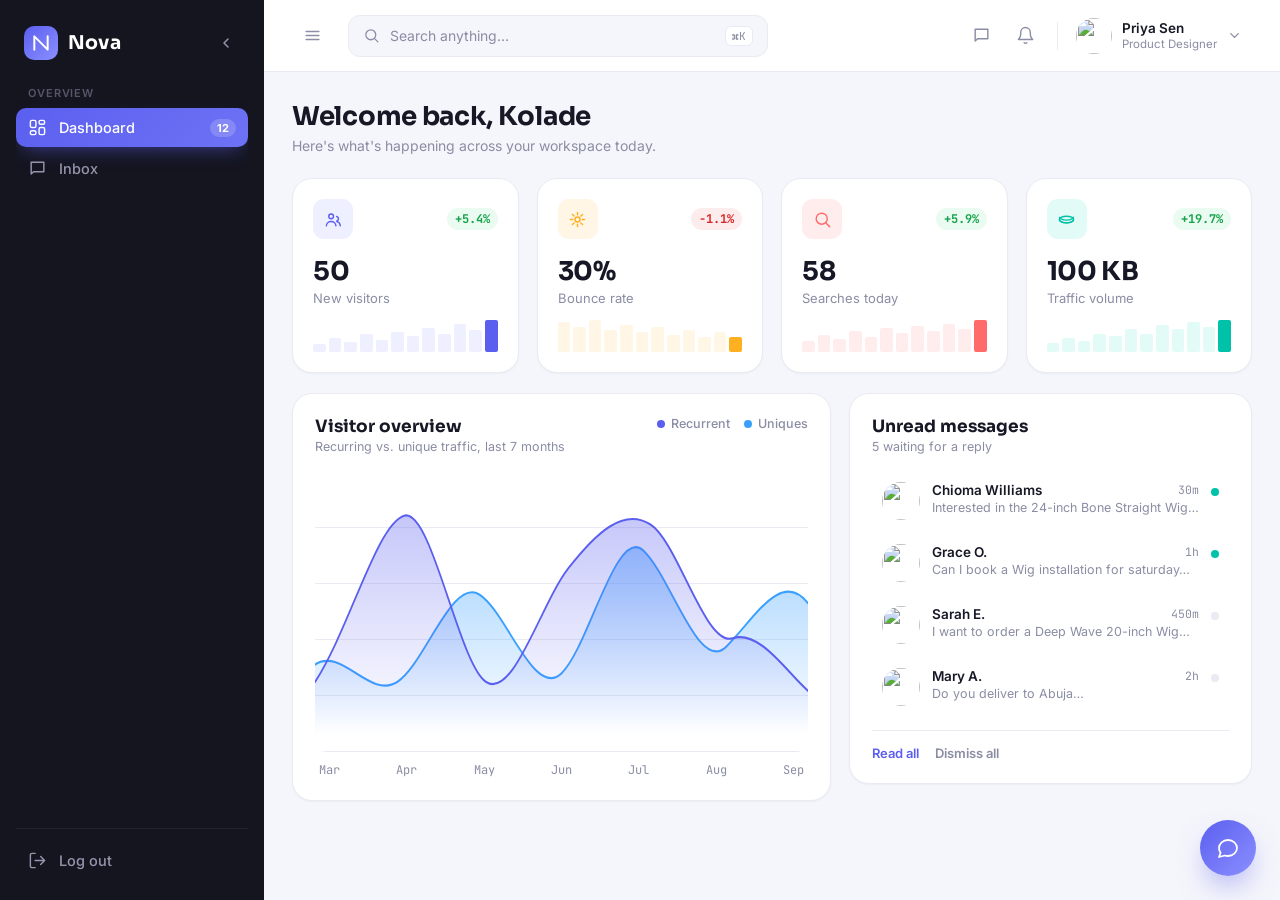
==== commit 0410e5b6: "updatewebsite" ====
--- a/admin.html
+++ b/admin.html
@@ -12,34 +12,7 @@
 </head>
 <body>
 
-<div id="adminLoginPage" class="login-page">
-  <div class="admin-login-card">
-    <div class="brand" style="padding: 0 0 18px; gap: 12px;">
-      <span class="brand-mark">
-        <svg width="20" height="20" viewBox="0 0 24 24" fill="none"><path d="M4 20V4l16 16V4" stroke="currentColor" stroke-width="2.4" stroke-linecap="round" stroke-linejoin="round"/></svg>
-      </span>
-      <div>
-        <span class="brand-name" style="color: var(--text);">Nova</span>
-      </div>
-    </div>
-    <h1>Admin sign in</h1>
-    <p>Use your admin account to access the dashboard.</p>
-    <form id="adminLoginForm">
-      <label>
-        <span>Email</span>
-        <input type="email" name="email" placeholder="admin@gmail.com" required>
-      </label>
-      <label>
-        <span>Password</span>
-        <input type="password" name="password" placeholder="Admin123" required>
-      </label>
-      <button type="submit" class="button gold-button">Log in</button>
-      <p id="adminLoginStatus" class="form-status" role="status" aria-live="polite"></p>
-    </form>
-  </div>
-</div>
-
-<div class="app hidden" id="adminApp">
+<div class="app">
 
   <!-- SIDEBAR -->
   <aside class="sidebar" id="sidebar">
@@ -121,7 +94,7 @@
       <div id="dashboardPage" class="page-page">
         <div class="page-head">
           <div>
-            <h1>Welcome back, Priya</h1>
+            <h1>Welcome back, Kolade</h1>
             <p>Here's what's happening across your workspace today.</p>
           </div>
         </div>
@@ -134,9 +107,9 @@
             <span class="stat-icon icon-indigo">
               <svg viewBox="0 0 24 24" fill="none"><circle cx="9" cy="8" r="3" stroke="currentColor" stroke-width="1.8"/><path d="M3 20c0-3.3 2.7-5.5 6-5.5s6 2.2 6 5.5" stroke="currentColor" stroke-width="1.8" stroke-linecap="round"/><path d="M16 8.2a3 3 0 010 5.8M20.5 20c0-2.6-1.8-4.6-4-5.3" stroke="currentColor" stroke-width="1.8" stroke-linecap="round"/></svg>
             </span>
-            <span class="stat-trend up">+12.4%</span>
-          </div>
-          <span class="stat-value">3,542</span>
+            <span class="stat-trend up">+5.4%</span>
+          </div>
+          <span class="stat-value">50</span>
           <span class="stat-label">New visitors</span>
           <div class="spark" data-values="4,7,5,9,6,10,8,12,9,14,11,16"></div>
         </article>
@@ -146,9 +119,9 @@
             <span class="stat-icon icon-amber">
               <svg viewBox="0 0 24 24" fill="none"><path d="M12 3v3M12 18v3M3 12h3M18 12h3M5.6 5.6l2.1 2.1M16.3 16.3l2.1 2.1M18.4 5.6l-2.1 2.1M7.7 16.3l-2.1 2.1" stroke="currentColor" stroke-width="1.8" stroke-linecap="round"/><circle cx="12" cy="12" r="3.2" stroke="currentColor" stroke-width="1.8"/></svg>
             </span>
-            <span class="stat-trend down">−3.1%</span>
-          </div>
-          <span class="stat-value">60%</span>
+            <span class="stat-trend down">-1.1%</span>
+          </div>
+          <span class="stat-value">30%</span>
           <span class="stat-label">Bounce rate</span>
           <div class="spark" data-values="12,10,13,9,11,8,10,7,9,6,8,6"></div>
         </article>
@@ -158,9 +131,9 @@
             <span class="stat-icon icon-coral">
               <svg viewBox="0 0 24 24" fill="none"><circle cx="11" cy="11" r="7" stroke="currentColor" stroke-width="1.8"/><path d="M21 21l-4.3-4.3" stroke="currentColor" stroke-width="1.8" stroke-linecap="round"/></svg>
             </span>
-            <span class="stat-trend up">+8.9%</span>
-          </div>
-          <span class="stat-value">1,204</span>
+            <span class="stat-trend up">+5.9%</span>
+          </div>
+          <span class="stat-value">58</span>
           <span class="stat-label">Searches today</span>
           <div class="spark" data-values="6,9,7,11,8,13,10,14,11,15,12,17"></div>
         </article>
@@ -170,9 +143,9 @@
             <span class="stat-icon icon-teal">
               <svg viewBox="0 0 24 24" fill="none"><ellipse cx="12" cy="12" rx="9" ry="4.2" stroke="currentColor" stroke-width="1.8"/><path d="M3 12c0 2.3 4 4.2 9 4.2s9-1.9 9-4.2M3 8.6c0 2.3 4 4.2 9 4.2s9-1.9 9-4.2" stroke="currentColor" stroke-width="1.8"/></svg>
             </span>
-            <span class="stat-trend up">+21.7%</span>
-          </div>
-          <span class="stat-value">120 KB</span>
+            <span class="stat-trend up">+19.7%</span>
+          </div>
+          <span class="stat-value">100 KB</span>
           <span class="stat-label">Traffic volume</span>
           <div class="spark" data-values="5,8,6,10,9,13,10,15,13,17,14,18"></div>
         </article>
@@ -182,7 +155,7 @@
       <!-- CHART + PANEL -->
       <section class="grid-2col">
 
-        <article class="panel chart-panel">
+        <article class="chart-read chart-panel">
           <div class="panel-head">
             <div>
               <h2>Visitor overview</h2>
@@ -221,11 +194,11 @@
           </div>
         </article>
 
-        <aside class="panel messages-panel">
+        <aside class="chart-read messages-panel">
           <div class="panel-head">
             <div>
               <h2>Unread messages</h2>
-              <p>33 waiting for a reply</p>
+              <p>5 waiting for a reply</p>
             </div>
           </div>
 
@@ -233,32 +206,32 @@
             <li class="message-item">
               <img src="https://ui-avatars.com/api/?name=Mirchi+Rao&background=FF6B6B&color=fff&bold=true&size=64" alt="">
               <div class="message-body">
-                <div class="message-top"><span class="message-name">Mirchi Rao</span><span class="message-time">2h</span></div>
-                <p>Lorem ipsum dolor sit amet, consectetur adipiscing elit…</p>
+                <div class="message-top"><span class="message-name">Chioma Williams</span><span class="message-time">30m</span></div>
+                <p>Interested in the 24-inch Bone Straight Wig…</p>
               </div>
               <span class="status-dot online"></span>
             </li>
             <li class="message-item">
               <img src="https://ui-avatars.com/api/?name=Mohan+Iyer&background=3AA0FF&color=fff&bold=true&size=64" alt="">
               <div class="message-body">
-                <div class="message-top"><span class="message-name">Mohan Iyer</span><span class="message-time">3h</span></div>
-                <p>Nunc sed ultrices ipsum. Maecenas euismod lectus vel semper…</p>
+                <div class="message-top"><span class="message-name">Grace O.</span><span class="message-time">1h</span></div>
+                <p>Can I book a Wig installation for saturday…</p>
               </div>
               <span class="status-dot online"></span>
             </li>
             <li class="message-item">
               <img src="https://ui-avatars.com/api/?name=Alex+Chen&background=FFB020&color=fff&bold=true&size=64" alt="">
               <div class="message-body">
-                <div class="message-top"><span class="message-name">Alex Chen</span><span class="message-time">4h</span></div>
-                <p>Sed fringilla ac augue ut tincidunt. Curabitur iaculis nulla sit…</p>
+                <div class="message-top"><span class="message-name">Sarah E.</span><span class="message-time">450m</span></div>
+                <p>I want to order a Deep Wave 20-inch Wig…</p>
               </div>
               <span class="status-dot"></span>
             </li>
             <li class="message-item">
               <img src="https://ui-avatars.com/api/?name=Priya+Nair&background=00C2A8&color=fff&bold=true&size=64" alt="">
               <div class="message-body">
-                <div class="message-top"><span class="message-name">Priya Nair</span><span class="message-time">4h</span></div>
-                <p>Donec eget dolor in leo cursus tristique. Praesent quis mattis…</p>
+                <div class="message-top"><span class="message-name">Mary A.</span><span class="message-time">2h</span></div>
+                <p>Do you deliver to Abuja…</p>
               </div>
               <span class="status-dot"></span>
             </li>
@@ -308,11 +281,11 @@
 
         <div class="panel profile-panel">
           <div class="profile-card">
-            <img src="https://ui-avatars.com/api/?name=Priya+Sen&background=5B5FEF&color=fff&bold=true&size=128" alt="Profile avatar">
+            <img src="https://ui-avatars.com/api/?name=K+R&background=5B5FEF&color=fff&bold=true&size=128" alt="Profile avatar">
             <div>
-              <h3 id="profileName">Priya Sen</h3>
-              <p id="profileRole">Product Designer</p>
-              <p id="profileEmail">priya@edgeshairhub.com</p>
+              <h3 id="profileName">Kolade Ridwan</h3>
+              <p id="profileRole">Business Manager</p>
+              <p id="profileEmail">edgestouch@gmail.com</p>
             </div>
           </div>
           <form id="profileForm" class="account-form">
--- a/admin.css
+++ b/admin.css
@@ -140,90 +140,6 @@
 .sidebar-toggle:hover {
   background: var(--sidebar-hover);
   color: #fff;
-}
-/* ============ UTILITY ============ */
-.hidden {
-  display: none !important;
-}
-
-/* ============ ADMIN LOGIN PAGE ============ */
-#adminLoginPage {
-  min-height: 100vh;
-  display: flex;
-  align-items: center;
-  justify-content: center;
-  background: var(--bg);
-  padding: 20px;
-}
-
-.admin-login-card {
-  width: 100%;
-  max-width: 380px;
-  background: var(--surface);
-  border: 1px solid var(--border);
-  border-radius: var(--radius-lg);
-  box-shadow: var(--shadow-lg);
-  padding: 32px;
-}
-
-.admin-login-card h1 {
-  font-family: var(--font-display);
-  font-size: 22px;
-  font-weight: 700;
-  margin-bottom: 6px;
-}
-
-.admin-login-card p {
-  font-size: 13.5px;
-  color: var(--text-muted);
-  margin-bottom: 24px;
-}
-
-#adminLoginForm {
-  display: flex;
-  flex-direction: column;
-  gap: 16px;
-}
-
-#adminLoginForm label {
-  display: flex;
-  flex-direction: column;
-  gap: 6px;
-  font-size: 13px;
-  font-weight: 500;
-}
-
-#adminLoginForm input[type="email"],
-#adminLoginForm input[type="password"] {
-  padding: 11px 13px;
-  border-radius: 10px;
-  border: 1px solid var(--border);
-  background: var(--bg);
-  font-size: 14px;
-  transition: border-color .15s, box-shadow .15s;
-}
-
-#adminLoginForm input[type="email"]:focus,
-#adminLoginForm input[type="password"]:focus {
-  outline: none;
-  border-color: var(--primary);
-  box-shadow: 0 0 0 4px var(--primary-light);
-}
-
-#adminLoginForm button[type="submit"] {
-  margin-top: 4px;
-  background: var(--primary);
-  color: #fff;
-  font-size: 14px;
-  font-weight: 600;
-  padding: 12px;
-  border-radius: 11px;
-  transition: transform .15s, box-shadow .15s;
-}
-
-#adminLoginForm button[type="submit"]:hover {
-  transform: translateY(-1px);
-  box-shadow: var(--shadow-md);
 }
 
 .nav {
@@ -745,6 +661,14 @@
   padding: 22px;
 }
 
+.chart-read {
+  background: var(--surface);
+  border: 1px solid var(--border);
+  border-radius: var(--radius-lg);
+  box-shadow: var(--shadow-sm);
+  padding: 22px;
+}
+
 .panel-head {
   display: flex;
   align-items: flex-start;
@@ -1160,135 +1084,54 @@
   gap: 16px;
 }
 
-.profile-panel {
+.profile-panel .profile-card {
+  display: flex;
+  align-items: center;
+  gap: 16px;
+  margin-bottom: 24px;
+}
+
+.profile-panel .profile-card img {
+  width: 64px;
+  height: 64px;
+  border-radius: 50%;
+}
+
+.account-form {
   display: flex;
   flex-direction: column;
-  gap: 18px;
-  max-width: 780px;
-}
-
-.profile-panel .profile-card {
-  display: flex;
-  align-items: center;
-  gap: 18px;
-  padding: 20px 22px;
-  border: 1px solid var(--border);
-  border-radius: 16px;
-  background: linear-gradient(135deg, rgba(91, 95, 239, .04), rgba(58, 160, 255, .02));
-}
-
-.profile-panel .profile-card img {
-  width: 76px;
-  height: 76px;
-  border-radius: 50%;
-  border: 3px solid rgba(91, 95, 239, .1);
-}
-
-.profile-panel .profile-card h3 {
-  font-family: var(--font-display);
-  font-size: 22px;
-  margin-bottom: 4px;
-}
-
-.profile-panel .profile-card p {
-  color: var(--text-muted);
+  gap: 14px;
+  max-width: 420px;
+}
+
+.account-form label {
+  display: flex;
+  flex-direction: column;
+  gap: 6px;
   font-size: 13px;
-}
-
-.settings-panel {
-  max-width: 620px;
-}
-
-.account-form {
-  display: flex;
-  flex-direction: column;
-  gap: 18px;
-  max-width: 540px;
-}
-
-.account-form label {
-  display: flex;
-  flex-direction: column;
-  gap: 8px;
-  font-size: 13px;
-  font-weight: 600;
-  color: var(--text);
 }
 
 .account-form input[type="text"],
 .account-form input[type="email"],
 .account-form input[type="tel"] {
-  padding: 12px 14px;
-  border-radius: 12px;
-  border: 1px solid rgba(120, 120, 140, .2);
-  background: rgba(245, 246, 251, .8);
+  padding: 10px 12px;
+  border-radius: 8px;
+  border: 1px solid rgba(120, 120, 140, .25);
+  background: transparent;
   font-family: inherit;
   font-size: 14px;
-  transition: border-color .15s ease, box-shadow .15s ease, background .15s ease;
-}
-
-.account-form input[type="text"]:focus,
-.account-form input[type="email"]:focus,
-.account-form input[type="tel"]:focus {
-  outline: none;
-  border-color: rgba(91, 95, 239, .8);
-  box-shadow: 0 0 0 4px rgba(91, 95, 239, .09);
-  background: #fff;
 }
 
 .checkbox-label {
   flex-direction: row !important;
   justify-content: space-between;
   align-items: center;
-  gap: 18px;
-  padding: 14px 16px;
-  border: 1px solid rgba(120, 120, 140, .16);
-  border-radius: 12px;
-  background: rgba(245, 246, 251, .6);
-}
-
-.checkbox-label span {
-  font-weight: 500;
-  color: var(--text);
-}
-
-.checkbox-label input[type="checkbox"] {
-  width: 18px;
-  height: 18px;
-  accent-color: var(--primary);
-  cursor: pointer;
-}
-
-.button.gold-button {
-  width: fit-content;
-  min-width: 160px;
-  padding: 12px 18px;
-  border-radius: 12px;
-  background: linear-gradient(135deg, var(--primary), #6E72F5);
-  color: #fff;
-  font-weight: 600;
-  box-shadow: 0 12px 22px -10px rgba(91, 95, 239, .75);
-  transition: transform .15s ease, box-shadow .15s ease;
-}
-
-.button.gold-button:hover {
-  transform: translateY(-1px);
-  box-shadow: 0 16px 28px -12px rgba(91, 95, 239, .8);
 }
 
 .form-status {
   font-size: 13px;
   min-height: 18px;
   opacity: .8;
-  color: var(--text-muted);
-}
-
-.form-status.error {
-  color: #d14d4d;
-}
-
-.form-status.success {
-  color: #218a5f;
 }
 
 /* --- Dark mode (Settings toggle) --- */
@@ -1401,9 +1244,14 @@
   .stat-grid {
     grid-template-columns: 1fr;
   }
-.grid-2col {
-        grid-template-columns: 100%;
-    }
+  .panel {
+    width: 100%;
+  }
+
+  .chart-read {
+    width: 100%;
+  }
+
   .content {
     padding: 18px;
   }
@@ -1417,6 +1265,13 @@
     align-items: flex-start;
   }
 }
+
+@media (max-width:400px) {
+  .chart-read {
+    max-width: 400px;
+  }
+}
+
 
 @media (prefers-reduced-motion: reduce) {
   * {
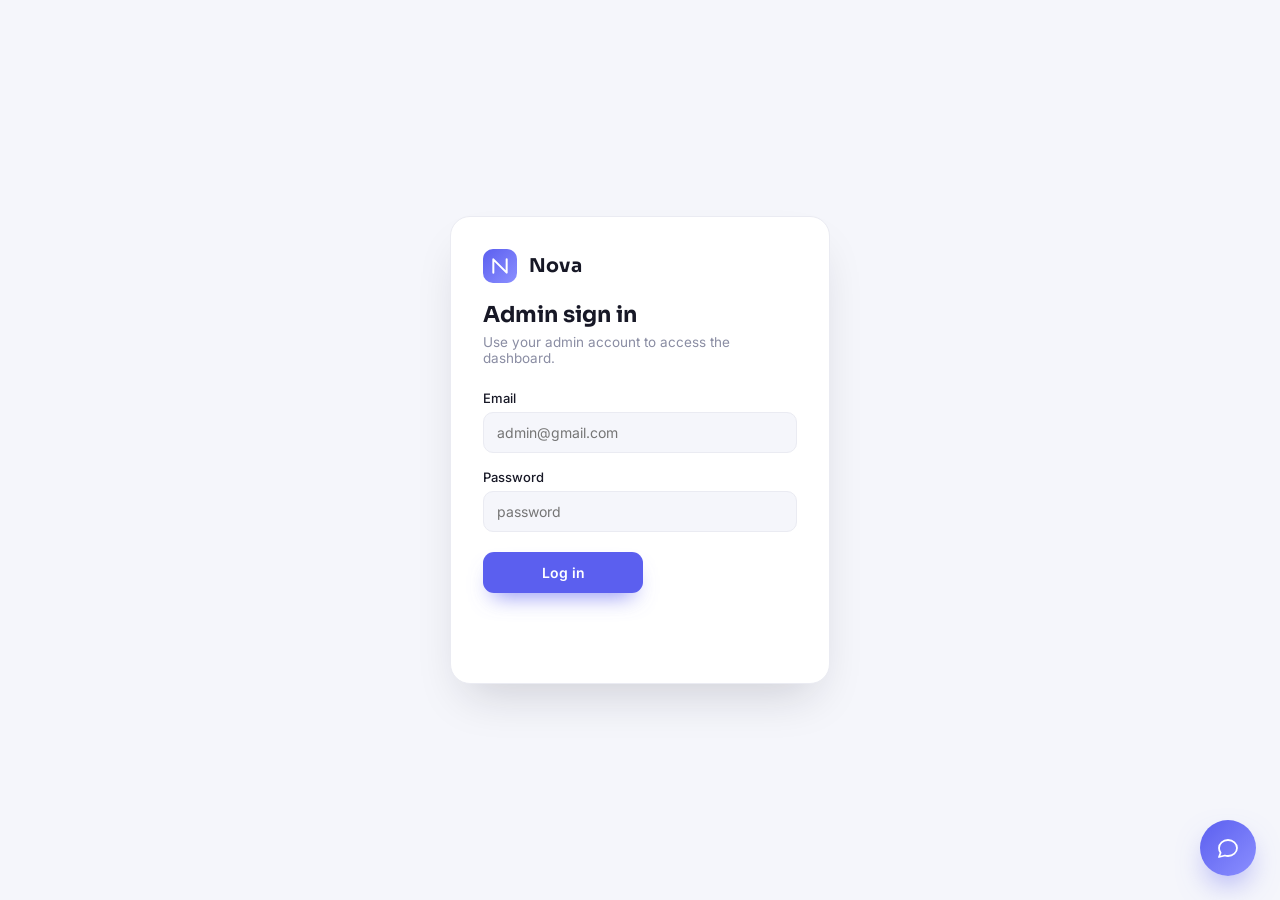
==== commit e44f0d7c: "updatewebsite" ====
--- a/admin.html
+++ b/admin.html
@@ -12,7 +12,34 @@
 </head>
 <body>
 
-<div class="app">
+<div id="adminLoginPage" class="login-page">
+  <div class="admin-login-card">
+    <div class="brand" style="padding: 0 0 18px; gap: 12px;">
+      <span class="brand-mark">
+        <svg width="20" height="20" viewBox="0 0 24 24" fill="none"><path d="M4 20V4l16 16V4" stroke="currentColor" stroke-width="2.4" stroke-linecap="round" stroke-linejoin="round"/></svg>
+      </span>
+      <div>
+        <span class="brand-name" style="color: var(--text);">Nova</span>
+      </div>
+    </div>
+    <h1>Admin sign in</h1>
+    <p>Use your admin account to access the dashboard.</p>
+    <form id="adminLoginForm">
+      <label>
+        <span>Email</span>
+        <input type="email" name="email" placeholder="admin@gmail.com" required>
+      </label>
+      <label>
+        <span>Password</span>
+        <input type="password" name="password" placeholder="password" required>
+      </label>
+      <button type="submit" class="button gold-button">Log in</button>
+      <p id="adminLoginStatus" class="form-status" role="status" aria-live="polite"></p>
+    </form>
+  </div>
+</div>
+
+<div class="app hidden" id="adminApp">
 
   <!-- SIDEBAR -->
   <aside class="sidebar" id="sidebar">
@@ -76,8 +103,8 @@
         <div class="user-chip" id="userChip" aria-haspopup="true" aria-expanded="false">
           <img src="https://ui-avatars.com/api/?name=Priya+Sen&background=5B5FEF&color=fff&bold=true&size=64" alt="">
           <div class="user-chip-text">
-            <span class="user-name">Priya Sen</span>
-            <span class="user-role">Product Designer</span>
+            <span class="user-name">Kolade Ridwan</span>
+            <span class="user-role">Business Manager</span>
           </div>
           <svg viewBox="0 0 24 24" fill="none"><path d="M6 9l6 6 6-6" stroke="currentColor" stroke-width="2" stroke-linecap="round" stroke-linejoin="round"/></svg>
         </div>
@@ -204,7 +231,7 @@
 
           <ul class="message-list">
             <li class="message-item">
-              <img src="https://ui-avatars.com/api/?name=Mirchi+Rao&background=FF6B6B&color=fff&bold=true&size=64" alt="">
+              <img src="https://ui-avatars.com/api/?name=C+W&background=FF6B6B&color=fff&bold=true&size=64" alt="">
               <div class="message-body">
                 <div class="message-top"><span class="message-name">Chioma Williams</span><span class="message-time">30m</span></div>
                 <p>Interested in the 24-inch Bone Straight Wig…</p>
@@ -212,7 +239,7 @@
               <span class="status-dot online"></span>
             </li>
             <li class="message-item">
-              <img src="https://ui-avatars.com/api/?name=Mohan+Iyer&background=3AA0FF&color=fff&bold=true&size=64" alt="">
+              <img src="https://ui-avatars.com/api/?name=G+O&background=3AA0FF&color=fff&bold=true&size=64" alt="">
               <div class="message-body">
                 <div class="message-top"><span class="message-name">Grace O.</span><span class="message-time">1h</span></div>
                 <p>Can I book a Wig installation for saturday…</p>
@@ -220,7 +247,7 @@
               <span class="status-dot online"></span>
             </li>
             <li class="message-item">
-              <img src="https://ui-avatars.com/api/?name=Alex+Chen&background=FFB020&color=fff&bold=true&size=64" alt="">
+              <img src="https://ui-avatars.com/api/?name=S+E&background=FFB020&color=fff&bold=true&size=64" alt="">
               <div class="message-body">
                 <div class="message-top"><span class="message-name">Sarah E.</span><span class="message-time">450m</span></div>
                 <p>I want to order a Deep Wave 20-inch Wig…</p>
@@ -228,7 +255,7 @@
               <span class="status-dot"></span>
             </li>
             <li class="message-item">
-              <img src="https://ui-avatars.com/api/?name=Priya+Nair&background=00C2A8&color=fff&bold=true&size=64" alt="">
+              <img src="https://ui-avatars.com/api/?name=M+A&background=00C2A8&color=fff&bold=true&size=64" alt="">
               <div class="message-body">
                 <div class="message-top"><span class="message-name">Mary A.</span><span class="message-time">2h</span></div>
                 <p>Do you deliver to Abuja…</p>
@@ -296,7 +323,7 @@
               <input type="email" name="email" required>
             </label>
             <label>Role
-              <input type="text" name="role" readonly>
+              <input type="text" name="role" required>
             </label>
             <label>Phone
               <input type="tel" name="phone" placeholder="+234 906 427 9365">
--- a/admin.css
+++ b/admin.css
@@ -140,6 +140,90 @@
 .sidebar-toggle:hover {
   background: var(--sidebar-hover);
   color: #fff;
+}
+/* ============ UTILITY ============ */
+.hidden {
+  display: none !important;
+}
+
+/* ============ ADMIN LOGIN PAGE ============ */
+#adminLoginPage {
+  min-height: 100vh;
+  display: flex;
+  align-items: center;
+  justify-content: center;
+  background: var(--bg);
+  padding: 20px;
+}
+
+.admin-login-card {
+  width: 100%;
+  max-width: 380px;
+  background: var(--surface);
+  border: 1px solid var(--border);
+  border-radius: var(--radius-lg);
+  box-shadow: var(--shadow-lg);
+  padding: 32px;
+}
+
+.admin-login-card h1 {
+  font-family: var(--font-display);
+  font-size: 22px;
+  font-weight: 700;
+  margin-bottom: 6px;
+}
+
+.admin-login-card p {
+  font-size: 13.5px;
+  color: var(--text-muted);
+  margin-bottom: 24px;
+}
+
+#adminLoginForm {
+  display: flex;
+  flex-direction: column;
+  gap: 16px;
+}
+
+#adminLoginForm label {
+  display: flex;
+  flex-direction: column;
+  gap: 6px;
+  font-size: 13px;
+  font-weight: 500;
+}
+
+#adminLoginForm input[type="email"],
+#adminLoginForm input[type="password"] {
+  padding: 11px 13px;
+  border-radius: 10px;
+  border: 1px solid var(--border);
+  background: var(--bg);
+  font-size: 14px;
+  transition: border-color .15s, box-shadow .15s;
+}
+
+#adminLoginForm input[type="email"]:focus,
+#adminLoginForm input[type="password"]:focus {
+  outline: none;
+  border-color: var(--primary);
+  box-shadow: 0 0 0 4px var(--primary-light);
+}
+
+#adminLoginForm button[type="submit"] {
+  margin-top: 4px;
+  background: var(--primary);
+  color: #fff;
+  font-size: 14px;
+  font-weight: 600;
+  padding: 12px;
+  border-radius: 11px;
+  transition: transform .15s, box-shadow .15s;
+}
+
+#adminLoginForm button[type="submit"]:hover {
+  transform: translateY(-1px);
+  box-shadow: var(--shadow-md);
 }
 
 .nav {
@@ -1084,54 +1168,135 @@
   gap: 16px;
 }
 
+.profile-panel {
+  display: flex;
+  flex-direction: column;
+  gap: 18px;
+  max-width: 780px;
+}
+
 .profile-panel .profile-card {
   display: flex;
   align-items: center;
-  gap: 16px;
-  margin-bottom: 24px;
+  gap: 18px;
+  padding: 20px 22px;
+  border: 1px solid var(--border);
+  border-radius: 16px;
+  background: linear-gradient(135deg, rgba(91, 95, 239, .04), rgba(58, 160, 255, .02));
 }
 
 .profile-panel .profile-card img {
-  width: 64px;
-  height: 64px;
+  width: 76px;
+  height: 76px;
   border-radius: 50%;
+  border: 3px solid rgba(91, 95, 239, .1);
+}
+
+.profile-panel .profile-card h3 {
+  font-family: var(--font-display);
+  font-size: 22px;
+  margin-bottom: 4px;
+}
+
+.profile-panel .profile-card p {
+  color: var(--text-muted);
+  font-size: 13px;
+}
+
+.settings-panel {
+  max-width: 620px;
 }
 
 .account-form {
   display: flex;
   flex-direction: column;
-  gap: 14px;
-  max-width: 420px;
+  gap: 18px;
+  max-width: 540px;
 }
 
 .account-form label {
   display: flex;
   flex-direction: column;
-  gap: 6px;
+  gap: 8px;
   font-size: 13px;
+  font-weight: 600;
+  color: var(--text);
 }
 
 .account-form input[type="text"],
 .account-form input[type="email"],
 .account-form input[type="tel"] {
-  padding: 10px 12px;
-  border-radius: 8px;
-  border: 1px solid rgba(120, 120, 140, .25);
-  background: transparent;
+  padding: 12px 14px;
+  border-radius: 12px;
+  border: 1px solid rgba(120, 120, 140, .2);
+  background: rgba(245, 246, 251, .8);
   font-family: inherit;
   font-size: 14px;
+  transition: border-color .15s ease, box-shadow .15s ease, background .15s ease;
+}
+
+.account-form input[type="text"]:focus,
+.account-form input[type="email"]:focus,
+.account-form input[type="tel"]:focus {
+  outline: none;
+  border-color: rgba(91, 95, 239, .8);
+  box-shadow: 0 0 0 4px rgba(91, 95, 239, .09);
+  background: #fff;
 }
 
 .checkbox-label {
   flex-direction: row !important;
   justify-content: space-between;
   align-items: center;
+  gap: 18px;
+  padding: 14px 16px;
+  border: 1px solid rgba(120, 120, 140, .16);
+  border-radius: 12px;
+  background: rgba(245, 246, 251, .6);
+}
+
+.checkbox-label span {
+  font-weight: 500;
+  color: var(--text);
+}
+
+.checkbox-label input[type="checkbox"] {
+  width: 18px;
+  height: 18px;
+  accent-color: var(--primary);
+  cursor: pointer;
+}
+
+.button.gold-button {
+  width: fit-content;
+  min-width: 160px;
+  padding: 12px 18px;
+  border-radius: 12px;
+  background: linear-gradient(135deg, var(--primary), #6E72F5);
+  color: #fff;
+  font-weight: 600;
+  box-shadow: 0 12px 22px -10px rgba(91, 95, 239, .75);
+  transition: transform .15s ease, box-shadow .15s ease;
+}
+
+.button.gold-button:hover {
+  transform: translateY(-1px);
+  box-shadow: 0 16px 28px -12px rgba(91, 95, 239, .8);
 }
 
 .form-status {
   font-size: 13px;
   min-height: 18px;
   opacity: .8;
+  color: var(--text-muted);
+}
+
+.form-status.error {
+  color: #d14d4d;
+}
+
+.form-status.success {
+  color: #218a5f;
 }
 
 /* --- Dark mode (Settings toggle) --- */
@@ -1244,14 +1409,9 @@
   .stat-grid {
     grid-template-columns: 1fr;
   }
-  .panel {
-    width: 100%;
-  }
-
-  .chart-read {
-    width: 100%;
-  }
-
+.grid-2col {
+        grid-template-columns: 100%;
+    }
   .content {
     padding: 18px;
   }
@@ -1266,11 +1426,6 @@
   }
 }
 
-@media (max-width:400px) {
-  .chart-read {
-    max-width: 400px;
-  }
-}
 
 
 @media (prefers-reduced-motion: reduce) {
